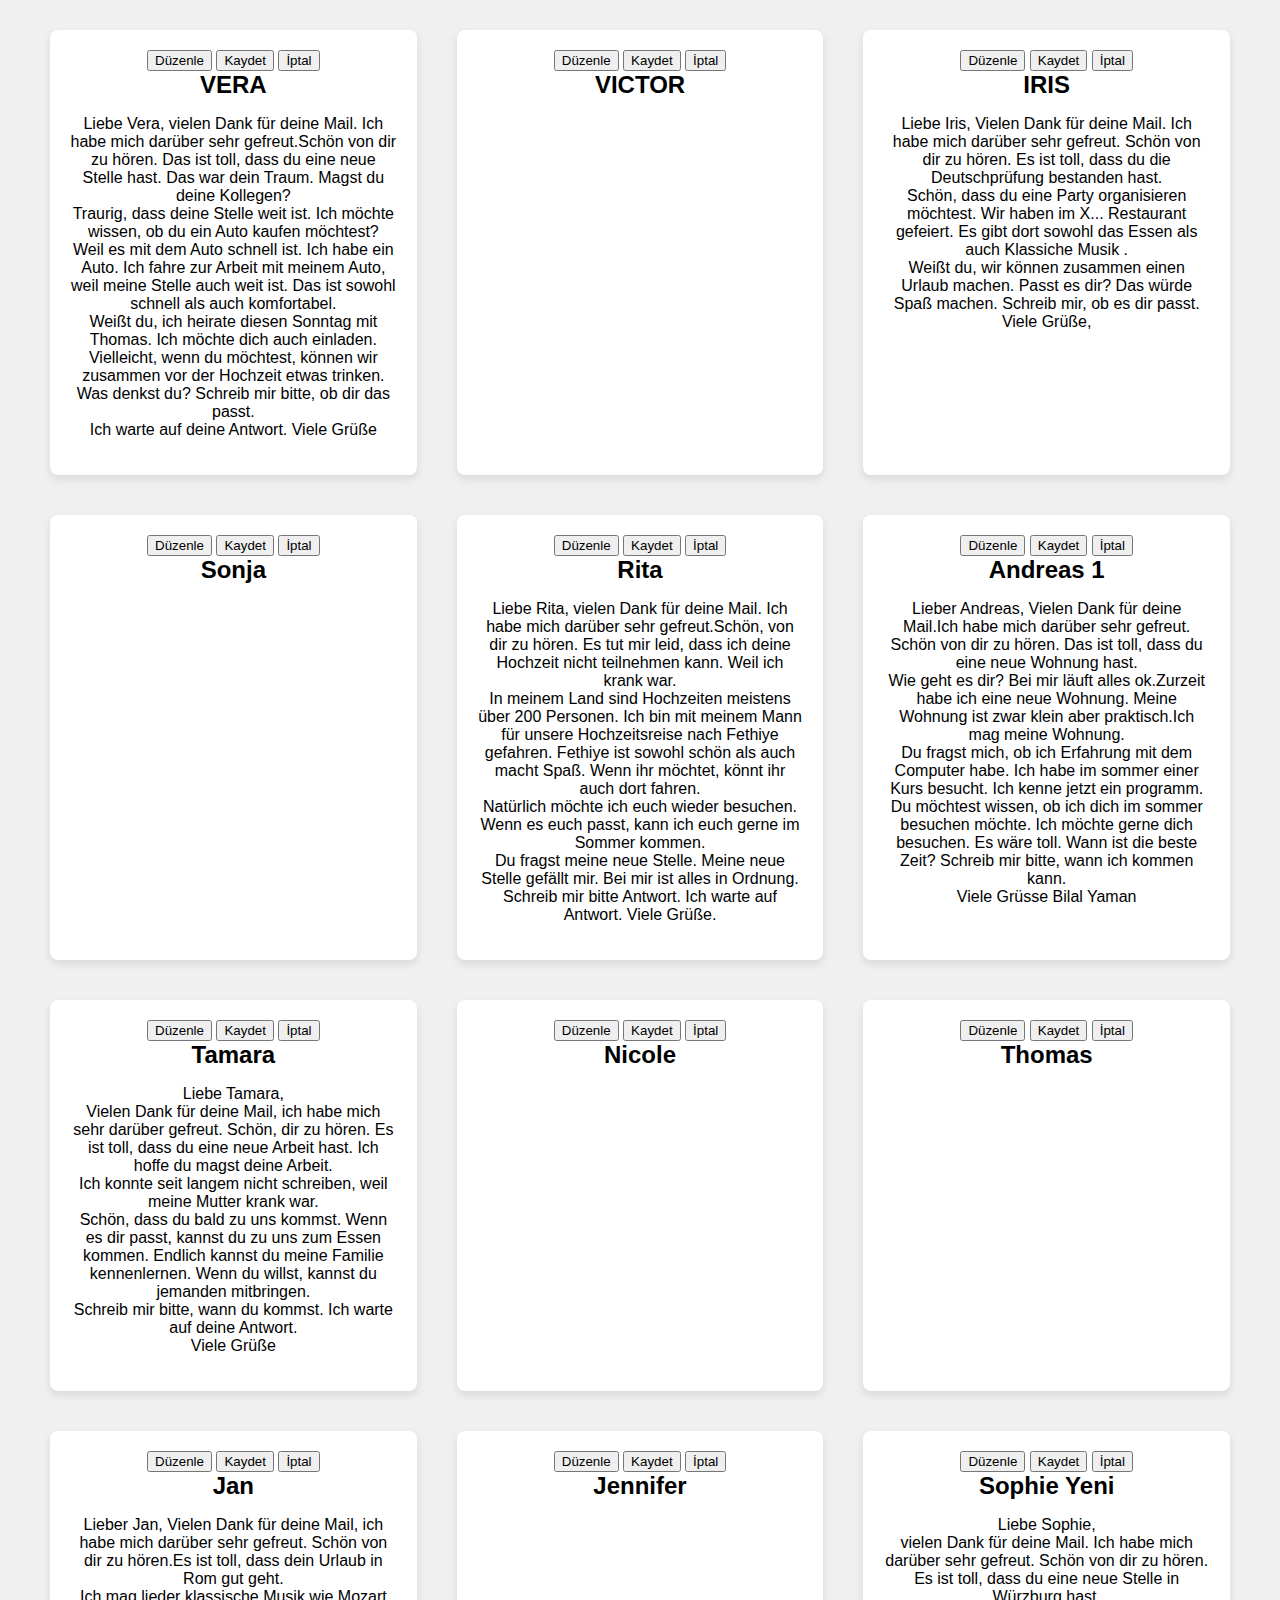
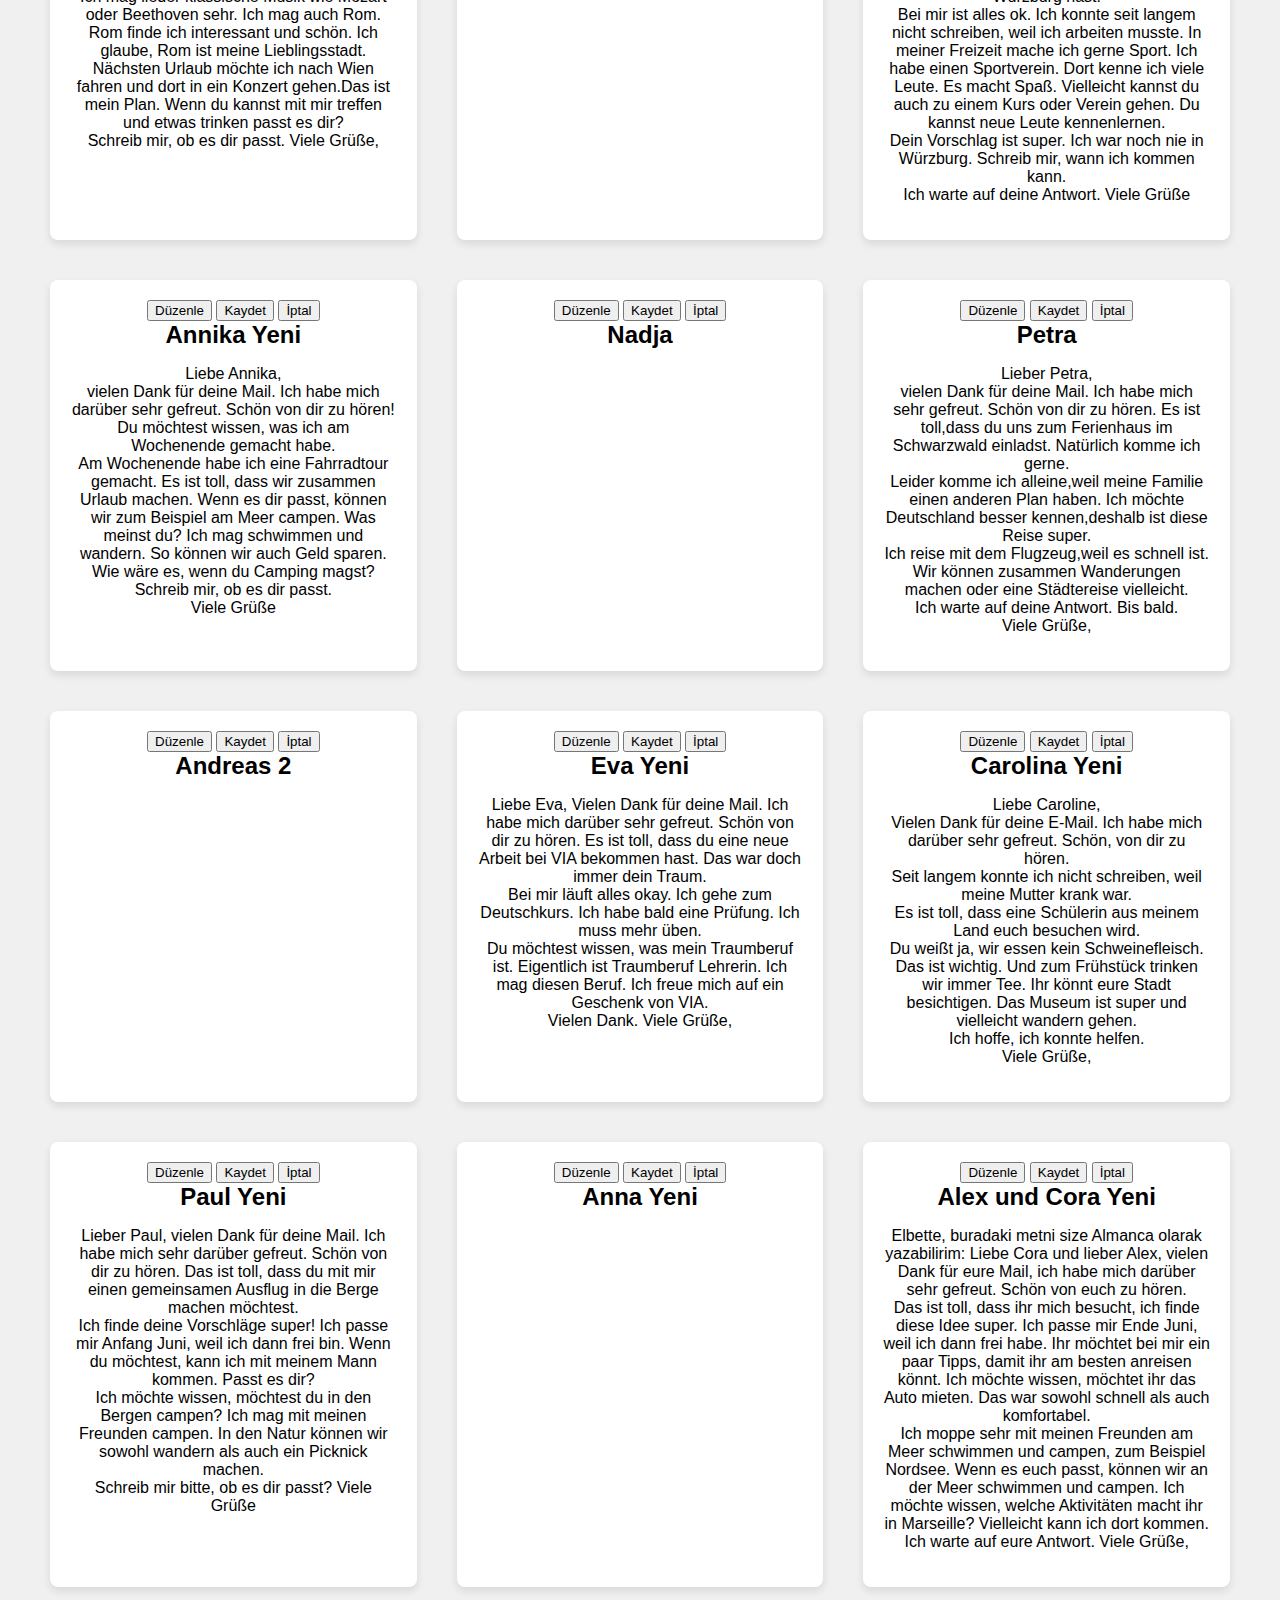
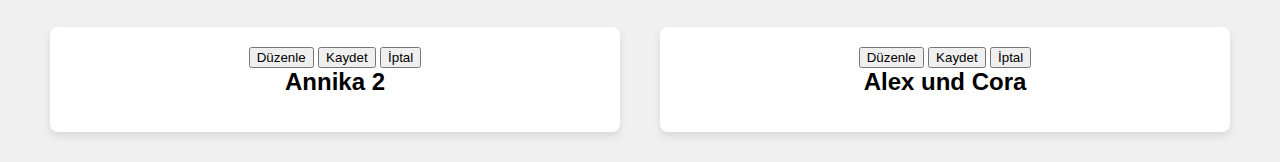
==== index.html @ 6c9a5fe0 "Update index.html" ====
<!DOCTYPE html>
<html lang="en">
  <head>
    <meta charset="UTF-8" />
    <meta name="viewport" content="width=device-width, initial-scale=1.0" />
    <title>Card List</title>
    <link rel="stylesheet" href="styles.css" />
  </head>
  <body>
    <div class="container">
      <!-- Example Cards -->
      <div class="card" onclick="openDetail('vera.html')">
        <button class="edit-btn" onclick="toggleEditMode(this)">Düzenle</button>
        <button class="save-btn" onclick="saveChanges(this)">Kaydet</button>
        <button class="cancel-btn" onclick="cancelChanges(this)">İptal</button>
        <h2>VERA</h2>
        <p class="card-content">
          Liebe Vera, vielen Dank für deine Mail. Ich habe mich darüber sehr
          gefreut.Schön von dir zu hören. Das ist toll, dass du eine neue Stelle
          hast. Das war dein Traum. Magst du deine Kollegen?
          <br />
          Traurig, dass deine Stelle weit ist. Ich möchte wissen, ob du ein Auto
          kaufen möchtest?
          <br />
          Weil es mit dem Auto schnell ist. Ich habe ein Auto. Ich fahre zur
          Arbeit mit meinem Auto, weil meine Stelle auch weit ist. Das ist
          sowohl schnell als auch komfortabel.
          <br />
          Weißt du, ich heirate diesen Sonntag mit Thomas. Ich möchte dich auch
          einladen.
          <br />
          Vielleicht, wenn du möchtest, können wir zusammen vor der Hochzeit
          etwas trinken. Was denkst du? Schreib mir bitte, ob dir das passt.
          <br />
          Ich warte auf deine Antwort. Viele Grüße
        </p>
      </div>
      <div class="card" onclick="openDetail('victor.html')">
        <button class="edit-btn" onclick="toggleEditMode(this)">Düzenle</button>
        <button class="save-btn" onclick="saveChanges(this)">Kaydet</button>
        <button class="cancel-btn" onclick="cancelChanges(this)">İptal</button>
        <h2>VICTOR</h2>
        <p class="card-content"></p>
      </div>
      <div class="card" onclick="openDetail('iris.html')">
        <button class="edit-btn" onclick="toggleEditMode(this)">Düzenle</button>
        <button class="save-btn" onclick="saveChanges(this)">Kaydet</button>
        <button class="cancel-btn" onclick="cancelChanges(this)">İptal</button>
        <h2>IRIS</h2>
        <p class="card-content">
          Liebe Iris, Vielen Dank für deine Mail. Ich habe mich darüber sehr
          gefreut. Schön von dir zu hören. Es ist toll, dass du die
          Deutschprüfung bestanden hast.
          <br />
          Schön, dass du eine Party organisieren möchtest. Wir haben im X...
          Restaurant gefeiert. Es gibt dort sowohl das Essen als auch Klassiche
          Musik .
          <br />
          Weißt du, wir können zusammen einen Urlaub machen. Passt es dir? Das
          würde Spaß machen. Schreib mir, ob es dir passt.
          <br />
          Viele Grüße,
        </p>
      </div>
      <div class="card" onclick="openDetail('sonja.html')">
        <button class="edit-btn" onclick="toggleEditMode(this)">Düzenle</button>
        <button class="save-btn" onclick="saveChanges(this)">Kaydet</button>
        <button class="cancel-btn" onclick="cancelChanges(this)">İptal</button>
        <h2>Sonja</h2>
        <p class="card-content"></p>
      </div>
      <div class="card" onclick="openDetail('rita.html')">
        <button class="edit-btn" onclick="toggleEditMode(this)">Düzenle</button>
        <button class="save-btn" onclick="saveChanges(this)">Kaydet</button>
        <button class="cancel-btn" onclick="cancelChanges(this)">İptal</button>
        <h2>Rita</h2>
        <p class="card-content">
          Liebe Rita, vielen Dank für deine Mail. Ich habe mich darüber sehr
          gefreut.Schön, von dir zu hören. Es tut mir leid, dass ich deine
          Hochzeit nicht teilnehmen kann. Weil ich krank war.
          <br />
          In meinem Land sind Hochzeiten meistens über 200 Personen. Ich bin mit
          meinem Mann für unsere Hochzeitsreise nach Fethiye gefahren. Fethiye
          ist sowohl schön als auch macht Spaß. Wenn ihr möchtet, könnt ihr auch
          dort fahren.
          <br />
          Natürlich möchte ich euch wieder besuchen. Wenn es euch passt, kann
          ich euch gerne im Sommer kommen.
          <br />
          Du fragst meine neue Stelle. Meine neue Stelle gefällt mir. Bei mir
          ist alles in Ordnung.
          <br />
          Schreib mir bitte Antwort. Ich warte auf Antwort. Viele Grüße.
        </p>
      </div>
      <div class="card" onclick="openDetail('andreas1.html')">
        <button class="edit-btn" onclick="toggleEditMode(this)">Düzenle</button>
        <button class="save-btn" onclick="saveChanges(this)">Kaydet</button>
        <button class="cancel-btn" onclick="cancelChanges(this)">İptal</button>
        <h2>Andreas 1</h2>
        <p class="card-content">
          Lieber Andreas, Vielen Dank für deine Mail.Ich habe mich darüber sehr
          gefreut. Schön von dir zu hören. Das ist toll, dass du eine neue
          Wohnung hast.
          <br />
          Wie geht es dir? Bei mir läuft alles ok.Zurzeit habe ich eine neue
          Wohnung. Meine Wohnung ist zwar klein aber praktisch.Ich mag meine
          Wohnung.
          <br />
          Du fragst mich, ob ich Erfahrung mit dem Computer habe. Ich habe im
          sommer einer Kurs besucht. Ich kenne jetzt ein programm.
          <br />
          Du möchtest wissen, ob ich dich im sommer besuchen möchte. Ich möchte
          gerne dich besuchen. Es wäre toll. Wann ist die beste Zeit? Schreib
          mir bitte, wann ich kommen kann.
          <br />Viele Grüsse Bilal Yaman
        </p>
      </div>
      <div class="card" onclick="openDetail('tamara.html')">
        <button class="edit-btn" onclick="toggleEditMode(this)">Düzenle</button>
        <button class="save-btn" onclick="saveChanges(this)">Kaydet</button>
        <button class="cancel-btn" onclick="cancelChanges(this)">İptal</button>
        <h2>Tamara</h2>
        <p class="card-content">
          Liebe Tamara,
          <br />
          Vielen Dank für deine Mail, ich habe mich sehr darüber gefreut. Schön,
          dir zu hören. Es ist toll, dass du eine neue Arbeit hast. Ich hoffe du
          magst deine Arbeit.
          <br />
          Ich konnte seit langem nicht schreiben, weil meine Mutter krank war.
          <br />
          Schön, dass du bald zu uns kommst. Wenn es dir passt, kannst du zu uns
          zum Essen kommen. Endlich kannst du meine Familie kennenlernen. Wenn
          du willst, kannst du jemanden mitbringen.
          <br />
          Schreib mir bitte, wann du kommst. Ich warte auf deine Antwort.
          <br />
          Viele Grüße
        </p>
      </div>
      <div class="card" onclick="openDetail('nicole.html')">
        <button class="edit-btn" onclick="toggleEditMode(this)">Düzenle</button>
        <button class="save-btn" onclick="saveChanges(this)">Kaydet</button>
        <button class="cancel-btn" onclick="cancelChanges(this)">İptal</button>
        <h2>Nicole</h2>
        <p class="card-content"></p>
      </div>
      <div class="card" onclick="openDetail('thomas.html')">
        <button class="edit-btn" onclick="toggleEditMode(this)">Düzenle</button>
        <button class="save-btn" onclick="saveChanges(this)">Kaydet</button>
        <button class="cancel-btn" onclick="cancelChanges(this)">İptal</button>
        <h2>Thomas</h2>
        <p class="card-content"></p>
      </div>
      <div class="card" onclick="openDetail('jan.html')">
        <button class="edit-btn" onclick="toggleEditMode(this)">Düzenle</button>
        <button class="save-btn" onclick="saveChanges(this)">Kaydet</button>
        <button class="cancel-btn" onclick="cancelChanges(this)">İptal</button>
        <h2>Jan</h2>
        <p class="card-content">
          Lieber Jan, Vielen Dank für deine Mail, ich habe mich darüber sehr
          gefreut. Schön von dir zu hören.Es ist toll, dass dein Urlaub in Rom
          gut geht.
          <br />
          Ich mag lieder klassische Musik wie Mozart oder Beethoven sehr. Ich
          mag auch Rom. Rom finde ich interessant und schön. Ich glaube, Rom ist
          meine Lieblingsstadt.
          <br />
          Nächsten Urlaub möchte ich nach Wien fahren und dort in ein Konzert
          gehen.Das ist mein Plan. Wenn du kannst mit mir treffen und etwas
          trinken passt es dir?
          <br />
          Schreib mir, ob es dir passt. Viele Grüße,
        </p>
      </div>
      <div class="card" onclick="openDetail('jennifer.html')">
        <button class="edit-btn" onclick="toggleEditMode(this)">Düzenle</button>
        <button class="save-btn" onclick="saveChanges(this)">Kaydet</button>
        <button class="cancel-btn" onclick="cancelChanges(this)">İptal</button>
        <h2>Jennifer</h2>
        <p class="card-content"></p>
      </div>
      <div class="card" onclick="openDetail('sophie-yeni.html')">
        <button class="edit-btn" onclick="toggleEditMode(this)">Düzenle</button>
        <button class="save-btn" onclick="saveChanges(this)">Kaydet</button>
        <button class="cancel-btn" onclick="cancelChanges(this)">İptal</button>
        <h2>Sophie Yeni</h2>
        <p class="card-content">
          Liebe Sophie,
          <br />
          vielen Dank für deine Mail. Ich habe mich darüber sehr gefreut. Schön
          von dir zu hören. Es ist toll, dass du eine neue Stelle in Würzburg
          hast.
          <br />
          Bei mir ist alles ok. Ich konnte seit langem nicht schreiben, weil ich
          arbeiten musste. In meiner Freizeit mache ich gerne Sport. Ich habe
          einen Sportverein. Dort kenne ich viele Leute. Es macht Spaß.
          Vielleicht kannst du auch zu einem Kurs oder Verein gehen. Du kannst
          neue Leute kennenlernen.
          <br />
          Dein Vorschlag ist super. Ich war noch nie in Würzburg. Schreib mir,
          wann ich kommen kann.
          <br />
          Ich warte auf deine Antwort. Viele Grüße
        </p>
      </div>
      <div class="card" onclick="openDetail('annika-yeni.html')">
        <button class="edit-btn" onclick="toggleEditMode(this)">Düzenle</button>
        <button class="save-btn" onclick="saveChanges(this)">Kaydet</button>
        <button class="cancel-btn" onclick="cancelChanges(this)">İptal</button>
        <h2>Annika Yeni</h2>
        <p class="card-content">
          Liebe Annika,
          <br />
          vielen Dank für deine Mail. Ich habe mich darüber sehr gefreut. Schön
          von dir zu hören! Du möchtest wissen, was ich am Wochenende gemacht
          habe.
          <br />
          Am Wochenende habe ich eine Fahrradtour gemacht. Es ist toll, dass wir
          zusammen Urlaub machen. Wenn es dir passt, können wir zum Beispiel am
          Meer campen. Was meinst du? Ich mag schwimmen und wandern. So können
          wir auch Geld sparen.
          <br />
          Wie wäre es, wenn du Camping magst? Schreib mir, ob es dir passt.
          <br />
          Viele Grüße
        </p>
      </div>
      <div class="card" onclick="openDetail('nadja.html')">
        <button class="edit-btn" onclick="toggleEditMode(this)">Düzenle</button>
        <button class="save-btn" onclick="saveChanges(this)">Kaydet</button>
        <button class="cancel-btn" onclick="cancelChanges(this)">İptal</button>
        <h2>Nadja</h2>
        <p class="card-content"></p>
      </div>
      <div class="card" onclick="openDetail('petra.html')">
        <button class="edit-btn" onclick="toggleEditMode(this)">Düzenle</button>
        <button class="save-btn" onclick="saveChanges(this)">Kaydet</button>
        <button class="cancel-btn" onclick="cancelChanges(this)">İptal</button>
        <h2>Petra</h2>
        <p class="card-content">
          Lieber Petra,
          <br />
          vielen Dank für deine Mail. Ich habe mich sehr gefreut. Schön von dir
          zu hören. Es ist toll,dass du uns zum Ferienhaus im Schwarzwald
          einladst. Natürlich komme ich gerne.
          <br />
          Leider komme ich alleine,weil meine Familie einen anderen Plan haben.
          Ich möchte Deutschland besser kennen,deshalb ist diese Reise super.
          <br />
          Ich reise mit dem Flugzeug,weil es schnell ist. Wir können zusammen
          Wanderungen machen oder eine Städtereise vielleicht.
          <br />
          Ich warte auf deine Antwort. Bis bald.
          <br />
          Viele Grüße,
        </p>
      </div>
      <div class="card" onclick="openDetail('andreas2.html')">
        <button class="edit-btn" onclick="toggleEditMode(this)">Düzenle</button>
        <button class="save-btn" onclick="saveChanges(this)">Kaydet</button>
        <button class="cancel-btn" onclick="cancelChanges(this)">İptal</button>
        <h2>Andreas 2</h2>
        <p class="card-content"></p>
      </div>
      <div class="card" onclick="openDetail('eva-yeni.html')">
        <button class="edit-btn" onclick="toggleEditMode(this)">Düzenle</button>
        <button class="save-btn" onclick="saveChanges(this)">Kaydet</button>
        <button class="cancel-btn" onclick="cancelChanges(this)">İptal</button>
        <h2>Eva Yeni</h2>
        <p class="card-content">
          Liebe Eva, Vielen Dank für deine Mail. Ich habe mich darüber sehr
          gefreut. Schön von dir zu hören. Es ist toll, dass du eine neue Arbeit
          bei VIA bekommen hast. Das war doch immer dein Traum.
          <br />
          Bei mir läuft alles okay. Ich gehe zum Deutschkurs. Ich habe bald eine
          Prüfung. Ich muss mehr üben.
          <br />
          Du möchtest wissen, was mein Traumberuf ist. Eigentlich ist Traumberuf
          Lehrerin. Ich mag diesen Beruf. Ich freue mich auf ein Geschenk von
          VIA.
          <br />
          Vielen Dank. Viele Grüße,
        </p>
      </div>
      <div class="card" onclick="openDetail('carolina-yeni.html')">
        <button class="edit-btn" onclick="toggleEditMode(this)">Düzenle</button>
        <button class="save-btn" onclick="saveChanges(this)">Kaydet</button>
        <button class="cancel-btn" onclick="cancelChanges(this)">İptal</button>
        <h2>Carolina Yeni</h2>
        <p class="card-content">
          Liebe Caroline,
          <br />
          Vielen Dank für deine E-Mail. Ich habe mich darüber sehr gefreut.
          Schön, von dir zu hören.
          <br />
          Seit langem konnte ich nicht schreiben, weil meine Mutter krank war.
          <br />
          Es ist toll, dass eine Schülerin aus meinem Land euch besuchen wird.
          <br />
          Du weißt ja, wir essen kein Schweinefleisch. Das ist wichtig. Und zum
          Frühstück trinken wir immer Tee. Ihr könnt eure Stadt besichtigen. Das
          Museum ist super und vielleicht wandern gehen.
          <br />
          Ich hoffe, ich konnte helfen.
          <br />
          Viele Grüße,
        </p>
      </div>
      <div class="card" onclick="openDetail('paul-yeni.html')">
        <button class="edit-btn" onclick="toggleEditMode(this)">Düzenle</button>
        <button class="save-btn" onclick="saveChanges(this)">Kaydet</button>
        <button class="cancel-btn" onclick="cancelChanges(this)">İptal</button>
        <h2>Paul Yeni</h2>
        <p class="card-content">
          Lieber Paul, vielen Dank für deine Mail. Ich habe mich sehr darüber
          gefreut. Schön von dir zu hören. Das ist toll, dass du mit mir einen
          gemeinsamen Ausflug in die Berge machen möchtest.
          <br />
          Ich finde deine Vorschläge super! Ich passe mir Anfang Juni, weil ich
          dann frei bin. Wenn du möchtest, kann ich mit meinem Mann kommen.
          Passt es dir?
          <br />
          Ich möchte wissen, möchtest du in den Bergen campen? Ich mag mit
          meinen Freunden campen. In den Natur können wir sowohl wandern als
          auch ein Picknick machen.
          <br />
          Schreib mir bitte, ob es dir passt? Viele Grüße
        </p>
      </div>
      <div class="card" onclick="openDetail('anna-yeni.html')">
        <button class="edit-btn" onclick="toggleEditMode(this)">Düzenle</button>
        <button class="save-btn" onclick="saveChanges(this)">Kaydet</button>
        <button class="cancel-btn" onclick="cancelChanges(this)">İptal</button>
        <h2>Anna Yeni</h2>
        <p class="card-content"></p>
      </div>
      <div class="card" onclick="openDetail('alex-und-cora-yeni.html')">
        <button class="edit-btn" onclick="toggleEditMode(this)">Düzenle</button>
        <button class="save-btn" onclick="saveChanges(this)">Kaydet</button>
        <button class="cancel-btn" onclick="cancelChanges(this)">İptal</button>
        <h2>Alex und Cora Yeni</h2>
        <p class="card-content">
          Elbette, buradaki metni size Almanca olarak yazabilirim: Liebe Cora
          und lieber Alex, vielen Dank für eure Mail, ich habe mich darüber sehr
          gefreut. Schön von euch zu hören.
          <br />
          Das ist toll, dass ihr mich besucht, ich finde diese Idee super. Ich
          passe mir Ende Juni, weil ich dann frei habe. Ihr möchtet bei mir ein
          paar Tipps, damit ihr am besten anreisen könnt. Ich möchte wissen,
          möchtet ihr das Auto mieten. Das war sowohl schnell als auch
          komfortabel.
          <br />
          Ich moppe sehr mit meinen Freunden am Meer schwimmen und campen, zum
          Beispiel Nordsee. Wenn es euch passt, können wir an der Meer schwimmen
          und campen. Ich möchte wissen, welche Aktivitäten macht ihr in
          Marseille? Vielleicht kann ich dort kommen.
          <br />
          Ich warte auf eure Antwort. Viele Grüße,
        </p>
      </div>
      <div class="card" onclick="openDetail('annika2.html')">
        <button class="edit-btn" onclick="toggleEditMode(this)">Düzenle</button>
        <button class="save-btn" onclick="saveChanges(this)">Kaydet</button>
        <button class="cancel-btn" onclick="cancelChanges(this)">İptal</button>
        <h2>Annika 2</h2>
        <p class="card-content"></p>
      </div>
      <div class="card" onclick="openDetail('alex-und-cora.html')">
        <button class="edit-btn" onclick="toggleEditMode(this)">Düzenle</button>
        <button class="save-btn" onclick="saveChanges(this)">Kaydet</button>
        <button class="cancel-btn" onclick="cancelChanges(this)">İptal</button>
        <h2>Alex und Cora</h2>
        <p class="card-content"></p>
      </div>
    </div>
    <script src="script.js"></script>
  </body>
</html>
---- styles.css ----
/* styles.css */
body {
    font-family: Arial, sans-serif;
    display: flex;
    justify-content: center;
    align-items: center;
    min-height: 100vh;
    margin: 0;
    background-color: #f0f0f0;
}

.container {
    display: flex;
    flex-wrap: wrap;
    gap: 20px;
    max-width: 1200px;
    margin: 20px;
}

.card {
    background-color: #fff;
    border-radius: 8px;
    box-shadow: 0 4px 8px rgba(0, 0, 0, 0.1);
    padding: 20px;
    text-align: center;
    cursor: pointer;
    flex: 1 1 calc(25% - 40px); /* 4 cards per row with 20px gap */
    margin: 10px;
    transition: transform 0.2s;
}

.card:hover {
    transform: translateY(-5px);
}

.card h2 {
    margin: 0;
}

@media (max-width: 768px) {
    .card {
        flex: 1 1 calc(50% - 40px); /* 2 cards per row */
    }
}

@media (max-width: 480px) {
    .card {
        flex: 1 1 100%; /* 1 card per row */
    }
}
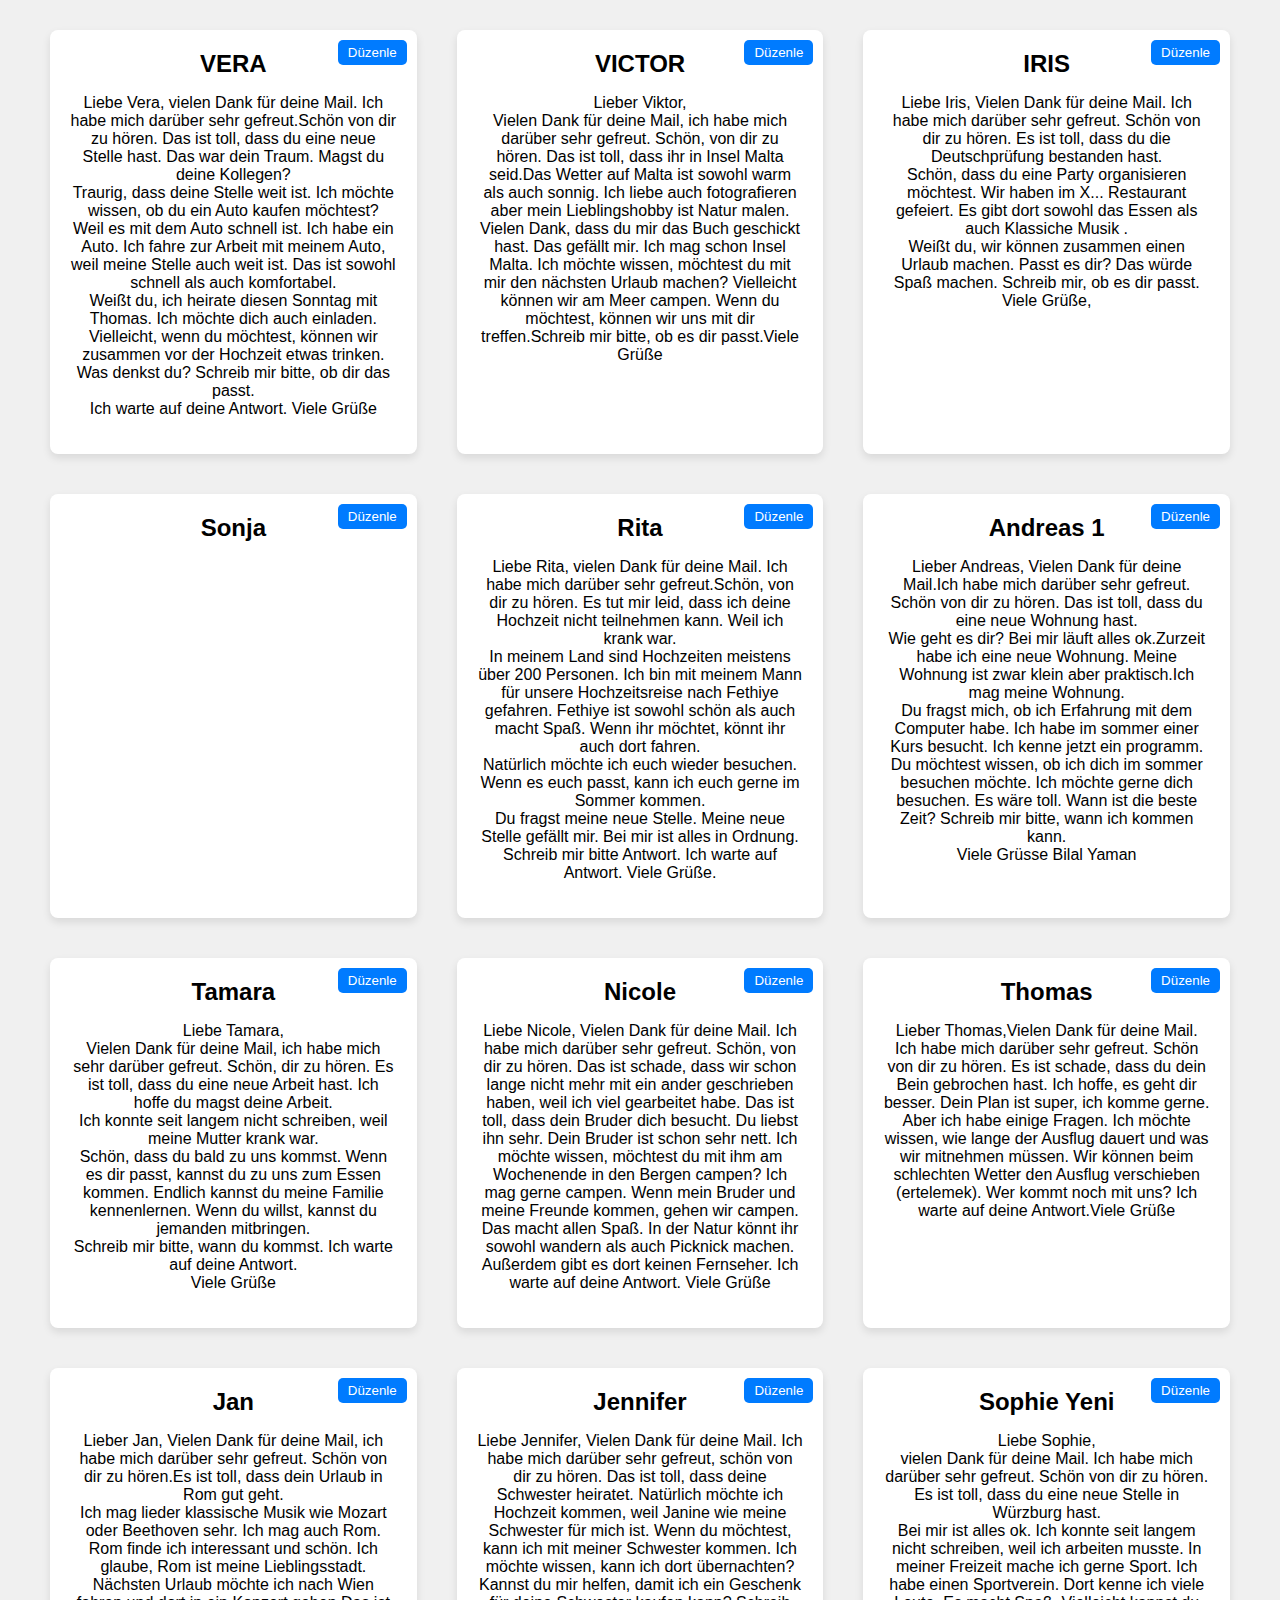
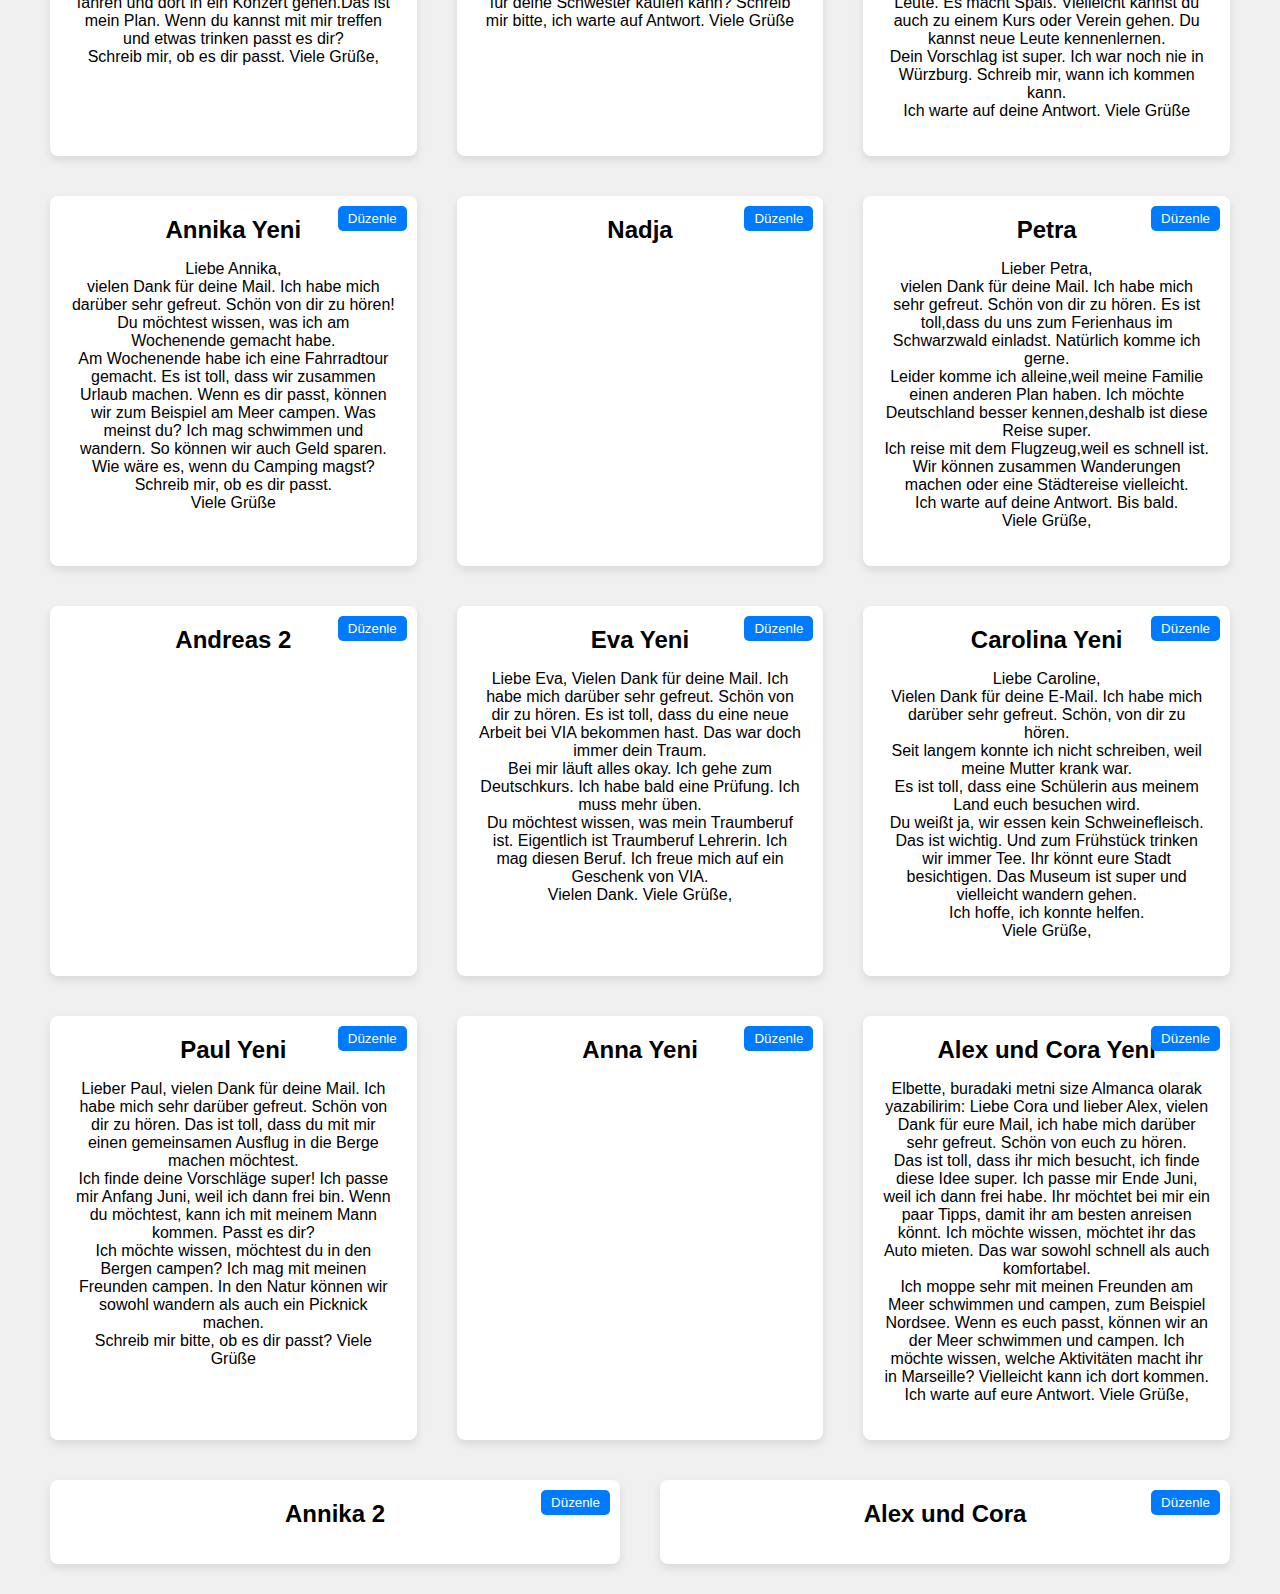
==== commit 96d12eaf: "Update index.html" ====
--- a/index.html
+++ b/index.html
@@ -40,7 +40,14 @@
         <button class="save-btn" onclick="saveChanges(this)">Kaydet</button>
         <button class="cancel-btn" onclick="cancelChanges(this)">İptal</button>
         <h2>VICTOR</h2>
-        <p class="card-content"></p>
+        <p class="card-content">
+          Lieber Viktor,<br>Vielen Dank für deine Mail, ich habe mich darüber sehr gefreut. Schön, von dir zu hören.
+          Das ist toll, dass ihr in Insel Malta seid.Das Wetter auf Malta ist sowohl warm als auch sonnig. 
+          Ich liebe auch fotografieren aber mein Lieblingshobby ist Natur malen.
+          Vielen Dank, dass du mir das Buch geschickt hast. Das gefällt mir. Ich mag schon Insel Malta. 
+          Ich möchte wissen, möchtest du mit mir den nächsten Urlaub machen? Vielleicht können wir am Meer campen.
+          Wenn du möchtest, können wir uns mit dir treffen.Schreib mir bitte, ob es dir passt.Viele Grüße
+        </p>
       </div>
       <div class="card" onclick="openDetail('iris.html')">
         <button class="edit-btn" onclick="toggleEditMode(this)">Düzenle</button>
@@ -144,14 +151,30 @@
         <button class="save-btn" onclick="saveChanges(this)">Kaydet</button>
         <button class="cancel-btn" onclick="cancelChanges(this)">İptal</button>
         <h2>Nicole</h2>
-        <p class="card-content"></p>
+        <p class="card-content">
+          Liebe Nicole,
+Vielen Dank für deine Mail. Ich habe mich darüber sehr gefreut. Schön, von dir zu hören.
+Das ist schade, dass wir schon lange nicht mehr mit ein ander geschrieben haben, weil ich viel gearbeitet habe.
+Das ist toll, dass dein Bruder dich besucht. Du liebst ihn sehr. Dein Bruder ist schon sehr nett.
+Ich möchte wissen, möchtest du mit ihm am Wochenende in den Bergen campen? Ich mag gerne campen.
+Wenn mein Bruder und meine Freunde kommen, gehen wir campen. Das macht allen Spaß. In der Natur könnt ihr sowohl wandern als auch Picknick machen. Außerdem gibt es dort keinen Fernseher.
+Ich warte auf deine Antwort.
+Viele Grüße
+        </p>
       </div>
       <div class="card" onclick="openDetail('thomas.html')">
         <button class="edit-btn" onclick="toggleEditMode(this)">Düzenle</button>
         <button class="save-btn" onclick="saveChanges(this)">Kaydet</button>
         <button class="cancel-btn" onclick="cancelChanges(this)">İptal</button>
         <h2>Thomas</h2>
-        <p class="card-content"></p>
+        <p class="card-content">
+          Lieber Thomas,Vielen Dank für deine Mail. Ich habe mich darüber sehr gefreut. Schön von dir zu hören.
+          Es ist schade, dass du dein Bein gebrochen hast. Ich hoffe, es geht dir besser.
+          Dein Plan ist super, ich komme gerne. Aber ich habe einige Fragen.
+          Ich möchte wissen, wie lange der Ausflug dauert und was wir mitnehmen müssen.
+          Wir können beim schlechten Wetter den Ausflug verschieben (ertelemek).
+          Wer kommt noch mit uns? Ich warte auf deine Antwort.Viele Grüße
+        </p>
       </div>
       <div class="card" onclick="openDetail('jan.html')">
         <button class="edit-btn" onclick="toggleEditMode(this)">Düzenle</button>
@@ -179,7 +202,15 @@
         <button class="save-btn" onclick="saveChanges(this)">Kaydet</button>
         <button class="cancel-btn" onclick="cancelChanges(this)">İptal</button>
         <h2>Jennifer</h2>
-        <p class="card-content"></p>
+        <p class="card-content">
+          Liebe Jennifer,
+Vielen Dank für deine Mail. Ich habe mich darüber sehr gefreut, schön von dir zu hören. Das ist toll, dass deine Schwester heiratet.
+Natürlich möchte ich Hochzeit kommen, weil Janine wie meine Schwester für mich ist. Wenn du möchtest, kann ich mit meiner Schwester kommen.
+Ich möchte wissen, kann ich dort übernachten?
+Kannst du mir helfen, damit ich ein Geschenk für deine Schwester kaufen kann?
+Schreib mir bitte, ich warte auf Antwort.
+Viele Grüße
+        </p>
       </div>
       <div class="card" onclick="openDetail('sophie-yeni.html')">
         <button class="edit-btn" onclick="toggleEditMode(this)">Düzenle</button>
--- a/styles.css
+++ b/styles.css
@@ -1,4 +1,3 @@
-/* styles.css */
 body {
     font-family: Arial, sans-serif;
     display: flex;
@@ -23,6 +22,7 @@
     box-shadow: 0 4px 8px rgba(0, 0, 0, 0.1);
     padding: 20px;
     text-align: center;
+    position: relative;
     cursor: pointer;
     flex: 1 1 calc(25% - 40px); /* 4 cards per row with 20px gap */
     margin: 10px;
@@ -48,3 +48,60 @@
         flex: 1 1 100%; /* 1 card per row */
     }
 }
+
+.edit-btn {
+    position: absolute;
+    top: 10px;
+    right: 10px;
+    background-color: #007BFF;
+    color: white;
+    border: none;
+    border-radius: 5px;
+    padding: 5px 10px;
+    cursor: pointer;
+}
+
+.save-btn, .cancel-btn {
+    position: absolute;
+    top: 10px;
+    right: 10px;
+    display: none;
+    color: white;
+    border: none;
+    border-radius: 5px;
+    padding: 5px 10px;
+    cursor: pointer;
+}
+
+.save-btn {
+    background-color: #28a745;
+}
+
+.cancel-btn {
+    top: 45px; /* cancel button is placed below save button */
+    background-color: #dc3545;
+}
+
+.card.editing .edit-btn {
+    display: none;
+}
+
+.card.editing .save-btn, .card.editing .cancel-btn {
+    display: inline-block;
+}
+
+.editable {
+    border: 1px solid #ccc;
+    padding: 5px;
+    border-radius: 4px;
+    width: calc(100% - 12px); /* padding ve border için biraz yer bırakın */
+    box-sizing: border-box;
+    min-height: 200px; /* daha fazla alan sağlamak için */
+    margin-top: 10px;
+    overflow: auto; /* dikey kaydırma için */
+}
+
+.card-content p {
+    margin: 0; /* Üst ve alt boşlukları sıfırla */
+    padding: 0; /* İç boşlukları sıfırla */
+}
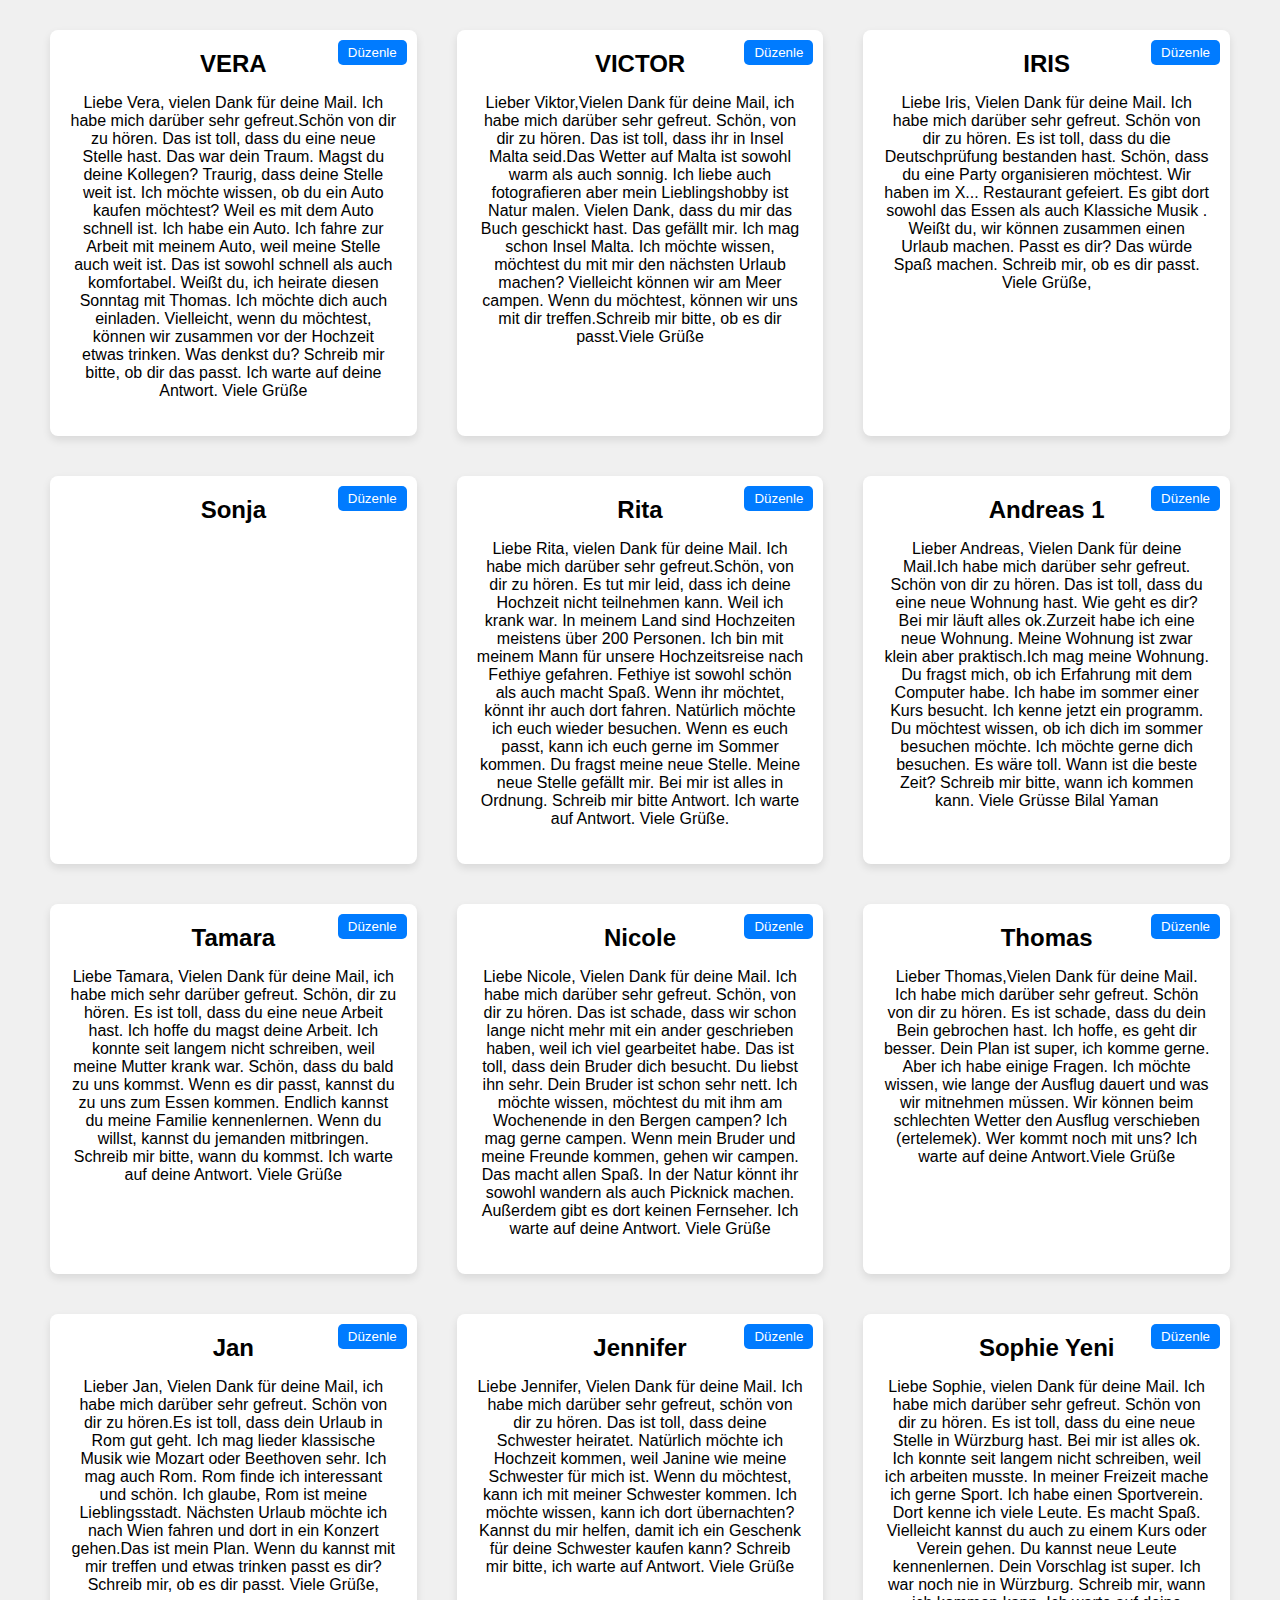
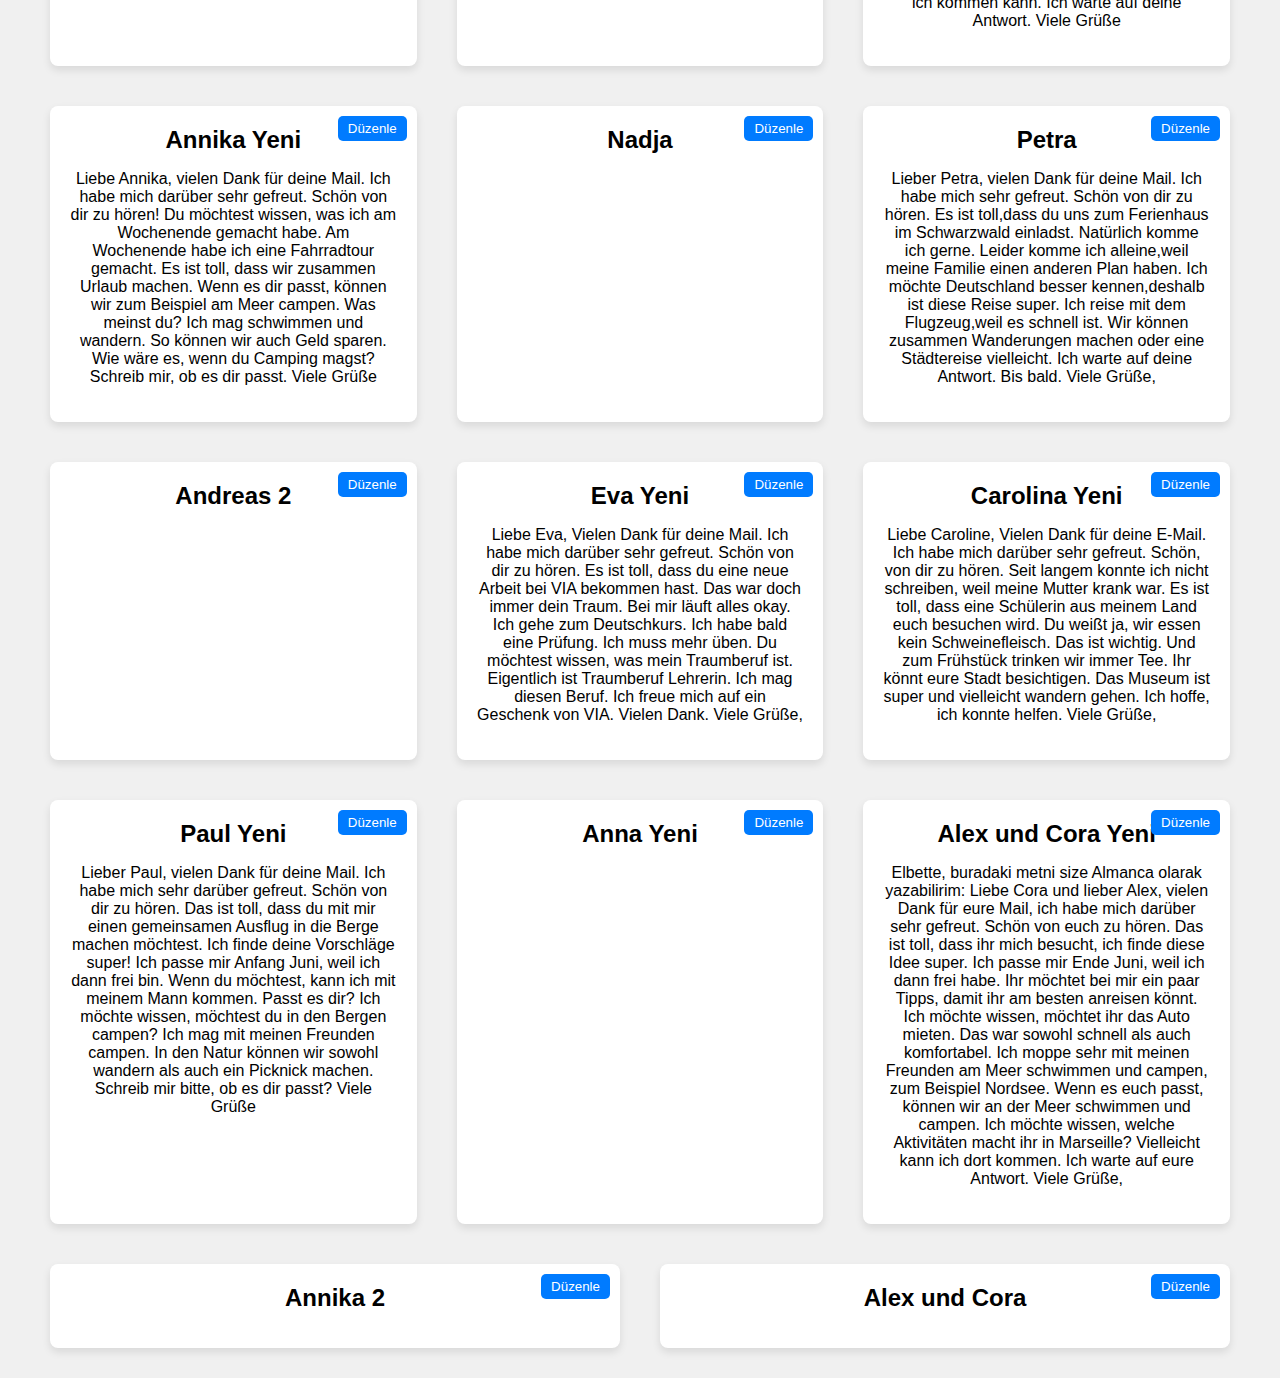
==== commit d04e3742: "Update index.html" ====
--- a/index.html
+++ b/index.html
@@ -18,20 +18,15 @@
           Liebe Vera, vielen Dank für deine Mail. Ich habe mich darüber sehr
           gefreut.Schön von dir zu hören. Das ist toll, dass du eine neue Stelle
           hast. Das war dein Traum. Magst du deine Kollegen?
-          <br />
           Traurig, dass deine Stelle weit ist. Ich möchte wissen, ob du ein Auto
           kaufen möchtest?
-          <br />
           Weil es mit dem Auto schnell ist. Ich habe ein Auto. Ich fahre zur
           Arbeit mit meinem Auto, weil meine Stelle auch weit ist. Das ist
           sowohl schnell als auch komfortabel.
-          <br />
           Weißt du, ich heirate diesen Sonntag mit Thomas. Ich möchte dich auch
           einladen.
-          <br />
           Vielleicht, wenn du möchtest, können wir zusammen vor der Hochzeit
           etwas trinken. Was denkst du? Schreib mir bitte, ob dir das passt.
-          <br />
           Ich warte auf deine Antwort. Viele Grüße
         </p>
       </div>
@@ -41,7 +36,7 @@
         <button class="cancel-btn" onclick="cancelChanges(this)">İptal</button>
         <h2>VICTOR</h2>
         <p class="card-content">
-          Lieber Viktor,<br>Vielen Dank für deine Mail, ich habe mich darüber sehr gefreut. Schön, von dir zu hören.
+          Lieber Viktor,Vielen Dank für deine Mail, ich habe mich darüber sehr gefreut. Schön, von dir zu hören.
           Das ist toll, dass ihr in Insel Malta seid.Das Wetter auf Malta ist sowohl warm als auch sonnig. 
           Ich liebe auch fotografieren aber mein Lieblingshobby ist Natur malen.
           Vielen Dank, dass du mir das Buch geschickt hast. Das gefällt mir. Ich mag schon Insel Malta. 
@@ -58,14 +53,14 @@
           Liebe Iris, Vielen Dank für deine Mail. Ich habe mich darüber sehr
           gefreut. Schön von dir zu hören. Es ist toll, dass du die
           Deutschprüfung bestanden hast.
-          <br />
+         
           Schön, dass du eine Party organisieren möchtest. Wir haben im X...
           Restaurant gefeiert. Es gibt dort sowohl das Essen als auch Klassiche
           Musik .
-          <br />
+         
           Weißt du, wir können zusammen einen Urlaub machen. Passt es dir? Das
           würde Spaß machen. Schreib mir, ob es dir passt.
-          <br />
+         
           Viele Grüße,
         </p>
       </div>
@@ -85,18 +80,18 @@
           Liebe Rita, vielen Dank für deine Mail. Ich habe mich darüber sehr
           gefreut.Schön, von dir zu hören. Es tut mir leid, dass ich deine
           Hochzeit nicht teilnehmen kann. Weil ich krank war.
-          <br />
+        
           In meinem Land sind Hochzeiten meistens über 200 Personen. Ich bin mit
           meinem Mann für unsere Hochzeitsreise nach Fethiye gefahren. Fethiye
           ist sowohl schön als auch macht Spaß. Wenn ihr möchtet, könnt ihr auch
           dort fahren.
-          <br />
+         
           Natürlich möchte ich euch wieder besuchen. Wenn es euch passt, kann
           ich euch gerne im Sommer kommen.
-          <br />
+      
           Du fragst meine neue Stelle. Meine neue Stelle gefällt mir. Bei mir
           ist alles in Ordnung.
-          <br />
+    
           Schreib mir bitte Antwort. Ich warte auf Antwort. Viele Grüße.
         </p>
       </div>
@@ -109,18 +104,18 @@
           Lieber Andreas, Vielen Dank für deine Mail.Ich habe mich darüber sehr
           gefreut. Schön von dir zu hören. Das ist toll, dass du eine neue
           Wohnung hast.
-          <br />
+      
           Wie geht es dir? Bei mir läuft alles ok.Zurzeit habe ich eine neue
           Wohnung. Meine Wohnung ist zwar klein aber praktisch.Ich mag meine
           Wohnung.
-          <br />
+
           Du fragst mich, ob ich Erfahrung mit dem Computer habe. Ich habe im
           sommer einer Kurs besucht. Ich kenne jetzt ein programm.
-          <br />
+
           Du möchtest wissen, ob ich dich im sommer besuchen möchte. Ich möchte
           gerne dich besuchen. Es wäre toll. Wann ist die beste Zeit? Schreib
           mir bitte, wann ich kommen kann.
-          <br />Viele Grüsse Bilal Yaman
+        Viele Grüsse Bilal Yaman
         </p>
       </div>
       <div class="card" onclick="openDetail('tamara.html')">
@@ -130,19 +125,14 @@
         <h2>Tamara</h2>
         <p class="card-content">
           Liebe Tamara,
-          <br />
           Vielen Dank für deine Mail, ich habe mich sehr darüber gefreut. Schön,
           dir zu hören. Es ist toll, dass du eine neue Arbeit hast. Ich hoffe du
           magst deine Arbeit.
-          <br />
           Ich konnte seit langem nicht schreiben, weil meine Mutter krank war.
-          <br />
           Schön, dass du bald zu uns kommst. Wenn es dir passt, kannst du zu uns
           zum Essen kommen. Endlich kannst du meine Familie kennenlernen. Wenn
           du willst, kannst du jemanden mitbringen.
-          <br />
           Schreib mir bitte, wann du kommst. Ich warte auf deine Antwort.
-          <br />
           Viele Grüße
         </p>
       </div>
@@ -185,15 +175,15 @@
           Lieber Jan, Vielen Dank für deine Mail, ich habe mich darüber sehr
           gefreut. Schön von dir zu hören.Es ist toll, dass dein Urlaub in Rom
           gut geht.
-          <br />
+
           Ich mag lieder klassische Musik wie Mozart oder Beethoven sehr. Ich
           mag auch Rom. Rom finde ich interessant und schön. Ich glaube, Rom ist
           meine Lieblingsstadt.
-          <br />
+
           Nächsten Urlaub möchte ich nach Wien fahren und dort in ein Konzert
           gehen.Das ist mein Plan. Wenn du kannst mit mir treffen und etwas
           trinken passt es dir?
-          <br />
+ 
           Schreib mir, ob es dir passt. Viele Grüße,
         </p>
       </div>
@@ -219,20 +209,20 @@
         <h2>Sophie Yeni</h2>
         <p class="card-content">
           Liebe Sophie,
-          <br />
+
           vielen Dank für deine Mail. Ich habe mich darüber sehr gefreut. Schön
           von dir zu hören. Es ist toll, dass du eine neue Stelle in Würzburg
           hast.
-          <br />
+
           Bei mir ist alles ok. Ich konnte seit langem nicht schreiben, weil ich
           arbeiten musste. In meiner Freizeit mache ich gerne Sport. Ich habe
           einen Sportverein. Dort kenne ich viele Leute. Es macht Spaß.
           Vielleicht kannst du auch zu einem Kurs oder Verein gehen. Du kannst
           neue Leute kennenlernen.
-          <br />
+
           Dein Vorschlag ist super. Ich war noch nie in Würzburg. Schreib mir,
           wann ich kommen kann.
-          <br />
+
           Ich warte auf deine Antwort. Viele Grüße
         </p>
       </div>
@@ -243,18 +233,18 @@
         <h2>Annika Yeni</h2>
         <p class="card-content">
           Liebe Annika,
-          <br />
+
           vielen Dank für deine Mail. Ich habe mich darüber sehr gefreut. Schön
           von dir zu hören! Du möchtest wissen, was ich am Wochenende gemacht
           habe.
-          <br />
+ 
           Am Wochenende habe ich eine Fahrradtour gemacht. Es ist toll, dass wir
           zusammen Urlaub machen. Wenn es dir passt, können wir zum Beispiel am
           Meer campen. Was meinst du? Ich mag schwimmen und wandern. So können
           wir auch Geld sparen.
-          <br />
+
           Wie wäre es, wenn du Camping magst? Schreib mir, ob es dir passt.
-          <br />
+
           Viele Grüße
         </p>
       </div>
@@ -272,19 +262,19 @@
         <h2>Petra</h2>
         <p class="card-content">
           Lieber Petra,
-          <br />
+
           vielen Dank für deine Mail. Ich habe mich sehr gefreut. Schön von dir
           zu hören. Es ist toll,dass du uns zum Ferienhaus im Schwarzwald
           einladst. Natürlich komme ich gerne.
-          <br />
+
           Leider komme ich alleine,weil meine Familie einen anderen Plan haben.
           Ich möchte Deutschland besser kennen,deshalb ist diese Reise super.
-          <br />
+
           Ich reise mit dem Flugzeug,weil es schnell ist. Wir können zusammen
           Wanderungen machen oder eine Städtereise vielleicht.
-          <br />
+
           Ich warte auf deine Antwort. Bis bald.
-          <br />
+
           Viele Grüße,
         </p>
       </div>
@@ -304,14 +294,14 @@
           Liebe Eva, Vielen Dank für deine Mail. Ich habe mich darüber sehr
           gefreut. Schön von dir zu hören. Es ist toll, dass du eine neue Arbeit
           bei VIA bekommen hast. Das war doch immer dein Traum.
-          <br />
+
           Bei mir läuft alles okay. Ich gehe zum Deutschkurs. Ich habe bald eine
           Prüfung. Ich muss mehr üben.
-          <br />
+     
           Du möchtest wissen, was mein Traumberuf ist. Eigentlich ist Traumberuf
           Lehrerin. Ich mag diesen Beruf. Ich freue mich auf ein Geschenk von
           VIA.
-          <br />
+      
           Vielen Dank. Viele Grüße,
         </p>
       </div>
@@ -322,20 +312,20 @@
         <h2>Carolina Yeni</h2>
         <p class="card-content">
           Liebe Caroline,
-          <br />
+ 
           Vielen Dank für deine E-Mail. Ich habe mich darüber sehr gefreut.
           Schön, von dir zu hören.
-          <br />
+   
           Seit langem konnte ich nicht schreiben, weil meine Mutter krank war.
-          <br />
+    
           Es ist toll, dass eine Schülerin aus meinem Land euch besuchen wird.
-          <br />
+  
           Du weißt ja, wir essen kein Schweinefleisch. Das ist wichtig. Und zum
           Frühstück trinken wir immer Tee. Ihr könnt eure Stadt besichtigen. Das
           Museum ist super und vielleicht wandern gehen.
-          <br />
+
           Ich hoffe, ich konnte helfen.
-          <br />
+
           Viele Grüße,
         </p>
       </div>
@@ -348,15 +338,15 @@
           Lieber Paul, vielen Dank für deine Mail. Ich habe mich sehr darüber
           gefreut. Schön von dir zu hören. Das ist toll, dass du mit mir einen
           gemeinsamen Ausflug in die Berge machen möchtest.
-          <br />
+
           Ich finde deine Vorschläge super! Ich passe mir Anfang Juni, weil ich
           dann frei bin. Wenn du möchtest, kann ich mit meinem Mann kommen.
           Passt es dir?
-          <br />
+
           Ich möchte wissen, möchtest du in den Bergen campen? Ich mag mit
           meinen Freunden campen. In den Natur können wir sowohl wandern als
           auch ein Picknick machen.
-          <br />
+
           Schreib mir bitte, ob es dir passt? Viele Grüße
         </p>
       </div>
@@ -376,18 +366,18 @@
           Elbette, buradaki metni size Almanca olarak yazabilirim: Liebe Cora
           und lieber Alex, vielen Dank für eure Mail, ich habe mich darüber sehr
           gefreut. Schön von euch zu hören.
-          <br />
+
           Das ist toll, dass ihr mich besucht, ich finde diese Idee super. Ich
           passe mir Ende Juni, weil ich dann frei habe. Ihr möchtet bei mir ein
           paar Tipps, damit ihr am besten anreisen könnt. Ich möchte wissen,
           möchtet ihr das Auto mieten. Das war sowohl schnell als auch
           komfortabel.
-          <br />
+
           Ich moppe sehr mit meinen Freunden am Meer schwimmen und campen, zum
           Beispiel Nordsee. Wenn es euch passt, können wir an der Meer schwimmen
           und campen. Ich möchte wissen, welche Aktivitäten macht ihr in
           Marseille? Vielleicht kann ich dort kommen.
-          <br />
+
           Ich warte auf eure Antwort. Viele Grüße,
         </p>
       </div>
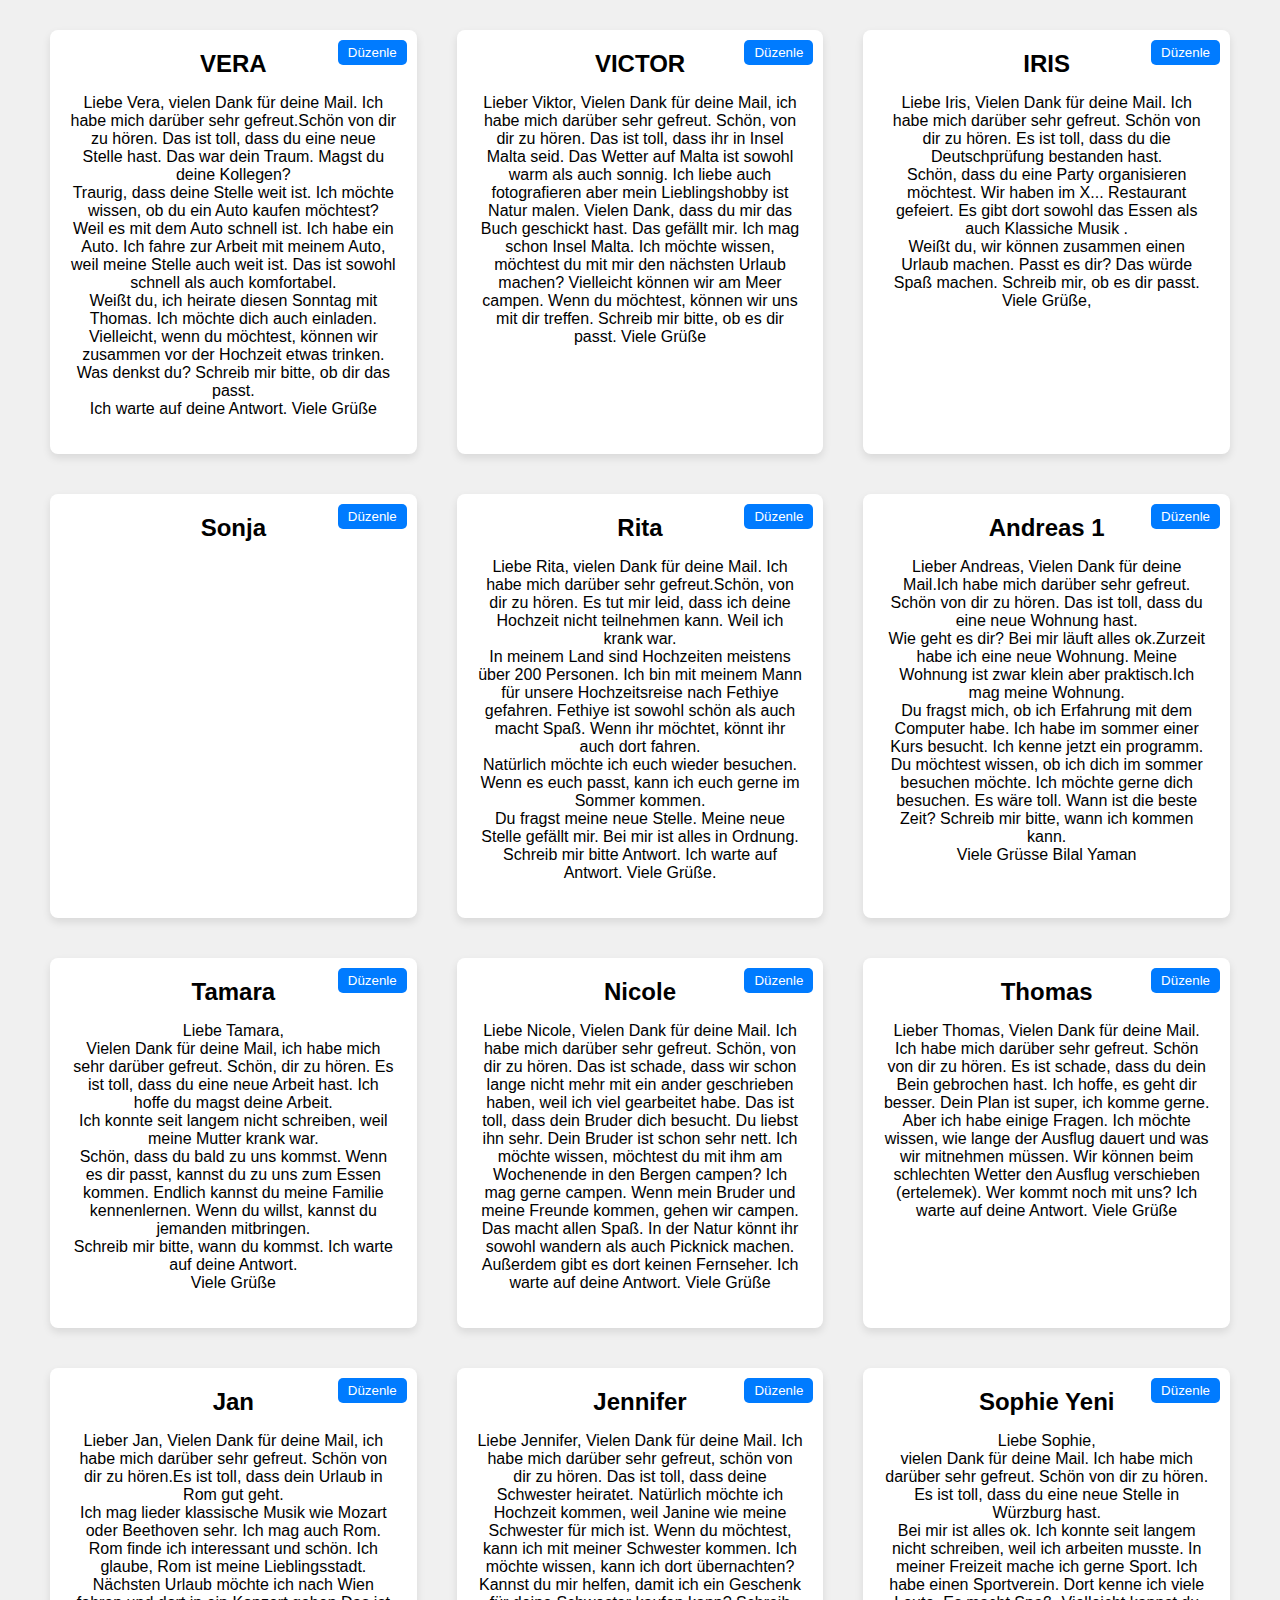
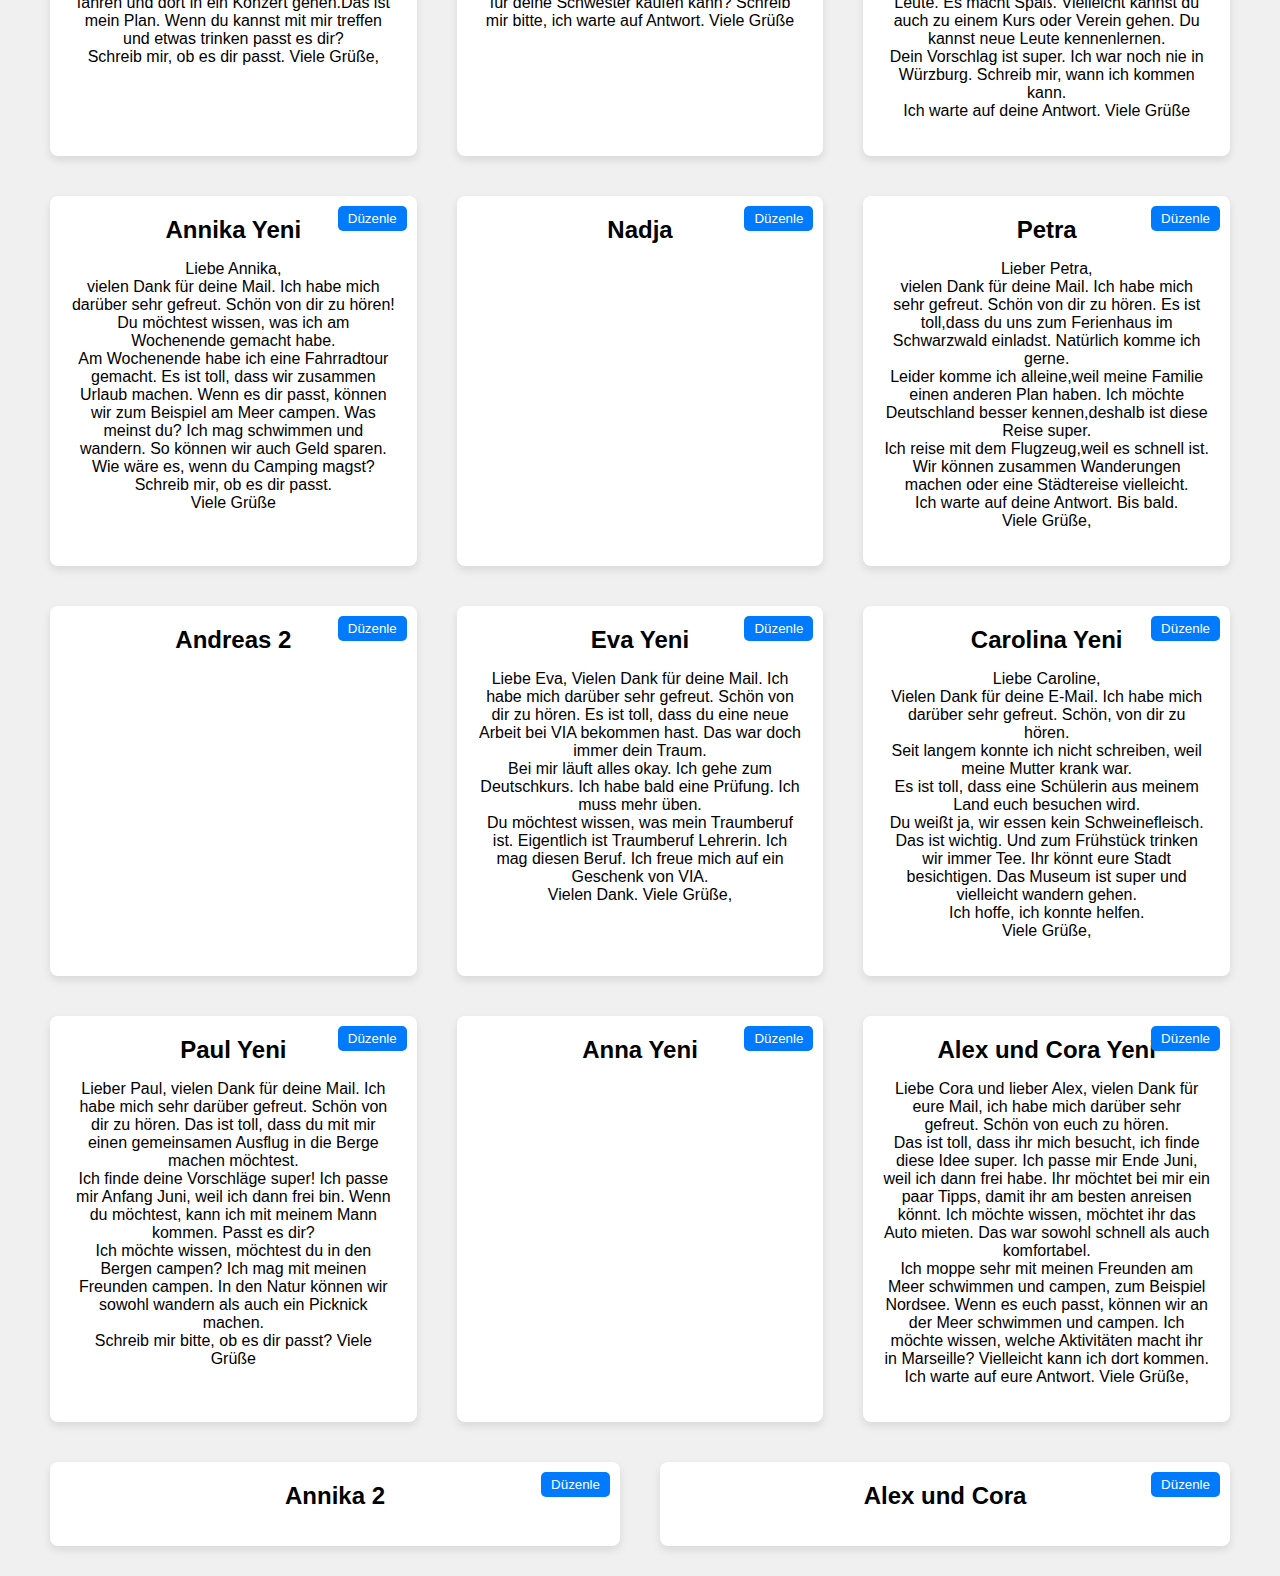
==== commit 5e8621e4: "Update index.html" ====
--- a/index.html
+++ b/index.html
@@ -7,7 +7,7 @@
     <link rel="stylesheet" href="styles.css" />
   </head>
   <body>
-    <div class="container">
+    <div class="container" id="card-container">
       <!-- Example Cards -->
       <div class="card" onclick="openDetail('vera.html')">
         <button class="edit-btn" onclick="toggleEditMode(this)">Düzenle</button>
@@ -18,15 +18,20 @@
           Liebe Vera, vielen Dank für deine Mail. Ich habe mich darüber sehr
           gefreut.Schön von dir zu hören. Das ist toll, dass du eine neue Stelle
           hast. Das war dein Traum. Magst du deine Kollegen?
+          <br />
           Traurig, dass deine Stelle weit ist. Ich möchte wissen, ob du ein Auto
           kaufen möchtest?
+          <br />
           Weil es mit dem Auto schnell ist. Ich habe ein Auto. Ich fahre zur
           Arbeit mit meinem Auto, weil meine Stelle auch weit ist. Das ist
           sowohl schnell als auch komfortabel.
+          <br />
           Weißt du, ich heirate diesen Sonntag mit Thomas. Ich möchte dich auch
           einladen.
+          <br />
           Vielleicht, wenn du möchtest, können wir zusammen vor der Hochzeit
           etwas trinken. Was denkst du? Schreib mir bitte, ob dir das passt.
+          <br />
           Ich warte auf deine Antwort. Viele Grüße
         </p>
       </div>
@@ -36,12 +41,15 @@
         <button class="cancel-btn" onclick="cancelChanges(this)">İptal</button>
         <h2>VICTOR</h2>
         <p class="card-content">
-          Lieber Viktor,Vielen Dank für deine Mail, ich habe mich darüber sehr gefreut. Schön, von dir zu hören.
-          Das ist toll, dass ihr in Insel Malta seid.Das Wetter auf Malta ist sowohl warm als auch sonnig. 
-          Ich liebe auch fotografieren aber mein Lieblingshobby ist Natur malen.
-          Vielen Dank, dass du mir das Buch geschickt hast. Das gefällt mir. Ich mag schon Insel Malta. 
-          Ich möchte wissen, möchtest du mit mir den nächsten Urlaub machen? Vielleicht können wir am Meer campen.
-          Wenn du möchtest, können wir uns mit dir treffen.Schreib mir bitte, ob es dir passt.Viele Grüße
+          Lieber Viktor, Vielen Dank für deine Mail, ich habe mich darüber sehr
+          gefreut. Schön, von dir zu hören. Das ist toll, dass ihr in Insel
+          Malta seid. Das Wetter auf Malta ist sowohl warm als auch sonnig. Ich
+          liebe auch fotografieren aber mein Lieblingshobby ist Natur malen.
+          Vielen Dank, dass du mir das Buch geschickt hast. Das gefällt mir. Ich
+          mag schon Insel Malta. Ich möchte wissen, möchtest du mit mir den
+          nächsten Urlaub machen? Vielleicht können wir am Meer campen. Wenn du
+          möchtest, können wir uns mit dir treffen. Schreib mir bitte, ob es dir
+          passt. Viele Grüße
         </p>
       </div>
       <div class="card" onclick="openDetail('iris.html')">
@@ -53,14 +61,14 @@
           Liebe Iris, Vielen Dank für deine Mail. Ich habe mich darüber sehr
           gefreut. Schön von dir zu hören. Es ist toll, dass du die
           Deutschprüfung bestanden hast.
-         
+          <br />
           Schön, dass du eine Party organisieren möchtest. Wir haben im X...
           Restaurant gefeiert. Es gibt dort sowohl das Essen als auch Klassiche
           Musik .
-         
+          <br />
           Weißt du, wir können zusammen einen Urlaub machen. Passt es dir? Das
           würde Spaß machen. Schreib mir, ob es dir passt.
-         
+          <br />
           Viele Grüße,
         </p>
       </div>
@@ -80,18 +88,18 @@
           Liebe Rita, vielen Dank für deine Mail. Ich habe mich darüber sehr
           gefreut.Schön, von dir zu hören. Es tut mir leid, dass ich deine
           Hochzeit nicht teilnehmen kann. Weil ich krank war.
-        
+          <br />
           In meinem Land sind Hochzeiten meistens über 200 Personen. Ich bin mit
           meinem Mann für unsere Hochzeitsreise nach Fethiye gefahren. Fethiye
           ist sowohl schön als auch macht Spaß. Wenn ihr möchtet, könnt ihr auch
           dort fahren.
-         
+          <br />
           Natürlich möchte ich euch wieder besuchen. Wenn es euch passt, kann
           ich euch gerne im Sommer kommen.
-      
+          <br />
           Du fragst meine neue Stelle. Meine neue Stelle gefällt mir. Bei mir
           ist alles in Ordnung.
-    
+          <br />
           Schreib mir bitte Antwort. Ich warte auf Antwort. Viele Grüße.
         </p>
       </div>
@@ -104,18 +112,18 @@
           Lieber Andreas, Vielen Dank für deine Mail.Ich habe mich darüber sehr
           gefreut. Schön von dir zu hören. Das ist toll, dass du eine neue
           Wohnung hast.
-      
+          <br />
           Wie geht es dir? Bei mir läuft alles ok.Zurzeit habe ich eine neue
           Wohnung. Meine Wohnung ist zwar klein aber praktisch.Ich mag meine
           Wohnung.
-
+          <br />
           Du fragst mich, ob ich Erfahrung mit dem Computer habe. Ich habe im
           sommer einer Kurs besucht. Ich kenne jetzt ein programm.
-
+          <br />
           Du möchtest wissen, ob ich dich im sommer besuchen möchte. Ich möchte
           gerne dich besuchen. Es wäre toll. Wann ist die beste Zeit? Schreib
           mir bitte, wann ich kommen kann.
-        Viele Grüsse Bilal Yaman
+          <br />Viele Grüsse Bilal Yaman
         </p>
       </div>
       <div class="card" onclick="openDetail('tamara.html')">
@@ -125,14 +133,19 @@
         <h2>Tamara</h2>
         <p class="card-content">
           Liebe Tamara,
+          <br />
           Vielen Dank für deine Mail, ich habe mich sehr darüber gefreut. Schön,
           dir zu hören. Es ist toll, dass du eine neue Arbeit hast. Ich hoffe du
           magst deine Arbeit.
+          <br />
           Ich konnte seit langem nicht schreiben, weil meine Mutter krank war.
+          <br />
           Schön, dass du bald zu uns kommst. Wenn es dir passt, kannst du zu uns
           zum Essen kommen. Endlich kannst du meine Familie kennenlernen. Wenn
           du willst, kannst du jemanden mitbringen.
+          <br />
           Schreib mir bitte, wann du kommst. Ich warte auf deine Antwort.
+          <br />
           Viele Grüße
         </p>
       </div>
@@ -142,14 +155,16 @@
         <button class="cancel-btn" onclick="cancelChanges(this)">İptal</button>
         <h2>Nicole</h2>
         <p class="card-content">
-          Liebe Nicole,
-Vielen Dank für deine Mail. Ich habe mich darüber sehr gefreut. Schön, von dir zu hören.
-Das ist schade, dass wir schon lange nicht mehr mit ein ander geschrieben haben, weil ich viel gearbeitet habe.
-Das ist toll, dass dein Bruder dich besucht. Du liebst ihn sehr. Dein Bruder ist schon sehr nett.
-Ich möchte wissen, möchtest du mit ihm am Wochenende in den Bergen campen? Ich mag gerne campen.
-Wenn mein Bruder und meine Freunde kommen, gehen wir campen. Das macht allen Spaß. In der Natur könnt ihr sowohl wandern als auch Picknick machen. Außerdem gibt es dort keinen Fernseher.
-Ich warte auf deine Antwort.
-Viele Grüße
+          Liebe Nicole, Vielen Dank für deine Mail. Ich habe mich darüber sehr
+          gefreut. Schön, von dir zu hören. Das ist schade, dass wir schon lange
+          nicht mehr mit ein ander geschrieben haben, weil ich viel gearbeitet
+          habe. Das ist toll, dass dein Bruder dich besucht. Du liebst ihn sehr.
+          Dein Bruder ist schon sehr nett. Ich möchte wissen, möchtest du mit
+          ihm am Wochenende in den Bergen campen? Ich mag gerne campen. Wenn
+          mein Bruder und meine Freunde kommen, gehen wir campen. Das macht
+          allen Spaß. In der Natur könnt ihr sowohl wandern als auch Picknick
+          machen. Außerdem gibt es dort keinen Fernseher. Ich warte auf deine
+          Antwort. Viele Grüße
         </p>
       </div>
       <div class="card" onclick="openDetail('thomas.html')">
@@ -158,12 +173,13 @@
         <button class="cancel-btn" onclick="cancelChanges(this)">İptal</button>
         <h2>Thomas</h2>
         <p class="card-content">
-          Lieber Thomas,Vielen Dank für deine Mail. Ich habe mich darüber sehr gefreut. Schön von dir zu hören.
-          Es ist schade, dass du dein Bein gebrochen hast. Ich hoffe, es geht dir besser.
-          Dein Plan ist super, ich komme gerne. Aber ich habe einige Fragen.
-          Ich möchte wissen, wie lange der Ausflug dauert und was wir mitnehmen müssen.
-          Wir können beim schlechten Wetter den Ausflug verschieben (ertelemek).
-          Wer kommt noch mit uns? Ich warte auf deine Antwort.Viele Grüße
+          Lieber Thomas, Vielen Dank für deine Mail. Ich habe mich darüber sehr
+          gefreut. Schön von dir zu hören. Es ist schade, dass du dein Bein
+          gebrochen hast. Ich hoffe, es geht dir besser. Dein Plan ist super,
+          ich komme gerne. Aber ich habe einige Fragen. Ich möchte wissen, wie
+          lange der Ausflug dauert und was wir mitnehmen müssen. Wir können beim
+          schlechten Wetter den Ausflug verschieben (ertelemek). Wer kommt noch
+          mit uns? Ich warte auf deine Antwort. Viele Grüße
         </p>
       </div>
       <div class="card" onclick="openDetail('jan.html')">
@@ -175,15 +191,15 @@
           Lieber Jan, Vielen Dank für deine Mail, ich habe mich darüber sehr
           gefreut. Schön von dir zu hören.Es ist toll, dass dein Urlaub in Rom
           gut geht.
-
+          <br />
           Ich mag lieder klassische Musik wie Mozart oder Beethoven sehr. Ich
           mag auch Rom. Rom finde ich interessant und schön. Ich glaube, Rom ist
           meine Lieblingsstadt.
-
+          <br />
           Nächsten Urlaub möchte ich nach Wien fahren und dort in ein Konzert
           gehen.Das ist mein Plan. Wenn du kannst mit mir treffen und etwas
           trinken passt es dir?
- 
+          <br />
           Schreib mir, ob es dir passt. Viele Grüße,
         </p>
       </div>
@@ -193,13 +209,13 @@
         <button class="cancel-btn" onclick="cancelChanges(this)">İptal</button>
         <h2>Jennifer</h2>
         <p class="card-content">
-          Liebe Jennifer,
-Vielen Dank für deine Mail. Ich habe mich darüber sehr gefreut, schön von dir zu hören. Das ist toll, dass deine Schwester heiratet.
-Natürlich möchte ich Hochzeit kommen, weil Janine wie meine Schwester für mich ist. Wenn du möchtest, kann ich mit meiner Schwester kommen.
-Ich möchte wissen, kann ich dort übernachten?
-Kannst du mir helfen, damit ich ein Geschenk für deine Schwester kaufen kann?
-Schreib mir bitte, ich warte auf Antwort.
-Viele Grüße
+          Liebe Jennifer, Vielen Dank für deine Mail. Ich habe mich darüber sehr
+          gefreut, schön von dir zu hören. Das ist toll, dass deine Schwester
+          heiratet. Natürlich möchte ich Hochzeit kommen, weil Janine wie meine
+          Schwester für mich ist. Wenn du möchtest, kann ich mit meiner
+          Schwester kommen. Ich möchte wissen, kann ich dort übernachten? Kannst
+          du mir helfen, damit ich ein Geschenk für deine Schwester kaufen kann?
+          Schreib mir bitte, ich warte auf Antwort. Viele Grüße
         </p>
       </div>
       <div class="card" onclick="openDetail('sophie-yeni.html')">
@@ -209,20 +225,20 @@
         <h2>Sophie Yeni</h2>
         <p class="card-content">
           Liebe Sophie,
-
+          <br />
           vielen Dank für deine Mail. Ich habe mich darüber sehr gefreut. Schön
           von dir zu hören. Es ist toll, dass du eine neue Stelle in Würzburg
           hast.
-
+          <br />
           Bei mir ist alles ok. Ich konnte seit langem nicht schreiben, weil ich
           arbeiten musste. In meiner Freizeit mache ich gerne Sport. Ich habe
           einen Sportverein. Dort kenne ich viele Leute. Es macht Spaß.
           Vielleicht kannst du auch zu einem Kurs oder Verein gehen. Du kannst
           neue Leute kennenlernen.
-
+          <br />
           Dein Vorschlag ist super. Ich war noch nie in Würzburg. Schreib mir,
           wann ich kommen kann.
-
+          <br />
           Ich warte auf deine Antwort. Viele Grüße
         </p>
       </div>
@@ -233,18 +249,18 @@
         <h2>Annika Yeni</h2>
         <p class="card-content">
           Liebe Annika,
-
+          <br />
           vielen Dank für deine Mail. Ich habe mich darüber sehr gefreut. Schön
           von dir zu hören! Du möchtest wissen, was ich am Wochenende gemacht
           habe.
- 
+          <br />
           Am Wochenende habe ich eine Fahrradtour gemacht. Es ist toll, dass wir
           zusammen Urlaub machen. Wenn es dir passt, können wir zum Beispiel am
           Meer campen. Was meinst du? Ich mag schwimmen und wandern. So können
           wir auch Geld sparen.
-
+          <br />
           Wie wäre es, wenn du Camping magst? Schreib mir, ob es dir passt.
-
+          <br />
           Viele Grüße
         </p>
       </div>
@@ -262,19 +278,19 @@
         <h2>Petra</h2>
         <p class="card-content">
           Lieber Petra,
-
+          <br />
           vielen Dank für deine Mail. Ich habe mich sehr gefreut. Schön von dir
           zu hören. Es ist toll,dass du uns zum Ferienhaus im Schwarzwald
           einladst. Natürlich komme ich gerne.
-
+          <br />
           Leider komme ich alleine,weil meine Familie einen anderen Plan haben.
           Ich möchte Deutschland besser kennen,deshalb ist diese Reise super.
-
+          <br />
           Ich reise mit dem Flugzeug,weil es schnell ist. Wir können zusammen
           Wanderungen machen oder eine Städtereise vielleicht.
-
+          <br />
           Ich warte auf deine Antwort. Bis bald.
-
+          <br />
           Viele Grüße,
         </p>
       </div>
@@ -294,14 +310,14 @@
           Liebe Eva, Vielen Dank für deine Mail. Ich habe mich darüber sehr
           gefreut. Schön von dir zu hören. Es ist toll, dass du eine neue Arbeit
           bei VIA bekommen hast. Das war doch immer dein Traum.
-
+          <br />
           Bei mir läuft alles okay. Ich gehe zum Deutschkurs. Ich habe bald eine
           Prüfung. Ich muss mehr üben.
-     
+          <br />
           Du möchtest wissen, was mein Traumberuf ist. Eigentlich ist Traumberuf
           Lehrerin. Ich mag diesen Beruf. Ich freue mich auf ein Geschenk von
           VIA.
-      
+          <br />
           Vielen Dank. Viele Grüße,
         </p>
       </div>
@@ -312,20 +328,20 @@
         <h2>Carolina Yeni</h2>
         <p class="card-content">
           Liebe Caroline,
- 
+          <br />
           Vielen Dank für deine E-Mail. Ich habe mich darüber sehr gefreut.
           Schön, von dir zu hören.
-   
+          <br />
           Seit langem konnte ich nicht schreiben, weil meine Mutter krank war.
-    
+          <br />
           Es ist toll, dass eine Schülerin aus meinem Land euch besuchen wird.
-  
+          <br />
           Du weißt ja, wir essen kein Schweinefleisch. Das ist wichtig. Und zum
           Frühstück trinken wir immer Tee. Ihr könnt eure Stadt besichtigen. Das
           Museum ist super und vielleicht wandern gehen.
-
+          <br />
           Ich hoffe, ich konnte helfen.
-
+          <br />
           Viele Grüße,
         </p>
       </div>
@@ -338,15 +354,15 @@
           Lieber Paul, vielen Dank für deine Mail. Ich habe mich sehr darüber
           gefreut. Schön von dir zu hören. Das ist toll, dass du mit mir einen
           gemeinsamen Ausflug in die Berge machen möchtest.
-
+          <br />
           Ich finde deine Vorschläge super! Ich passe mir Anfang Juni, weil ich
           dann frei bin. Wenn du möchtest, kann ich mit meinem Mann kommen.
           Passt es dir?
-
+          <br />
           Ich möchte wissen, möchtest du in den Bergen campen? Ich mag mit
           meinen Freunden campen. In den Natur können wir sowohl wandern als
           auch ein Picknick machen.
-
+          <br />
           Schreib mir bitte, ob es dir passt? Viele Grüße
         </p>
       </div>
@@ -363,21 +379,21 @@
         <button class="cancel-btn" onclick="cancelChanges(this)">İptal</button>
         <h2>Alex und Cora Yeni</h2>
         <p class="card-content">
-          Elbette, buradaki metni size Almanca olarak yazabilirim: Liebe Cora
+          Liebe Cora
           und lieber Alex, vielen Dank für eure Mail, ich habe mich darüber sehr
           gefreut. Schön von euch zu hören.
-
+          <br />
           Das ist toll, dass ihr mich besucht, ich finde diese Idee super. Ich
           passe mir Ende Juni, weil ich dann frei habe. Ihr möchtet bei mir ein
           paar Tipps, damit ihr am besten anreisen könnt. Ich möchte wissen,
           möchtet ihr das Auto mieten. Das war sowohl schnell als auch
           komfortabel.
-
+          <br />
           Ich moppe sehr mit meinen Freunden am Meer schwimmen und campen, zum
           Beispiel Nordsee. Wenn es euch passt, können wir an der Meer schwimmen
           und campen. Ich möchte wissen, welche Aktivitäten macht ihr in
           Marseille? Vielleicht kann ich dort kommen.
-
+          <br />
           Ich warte auf eure Antwort. Viele Grüße,
         </p>
       </div>
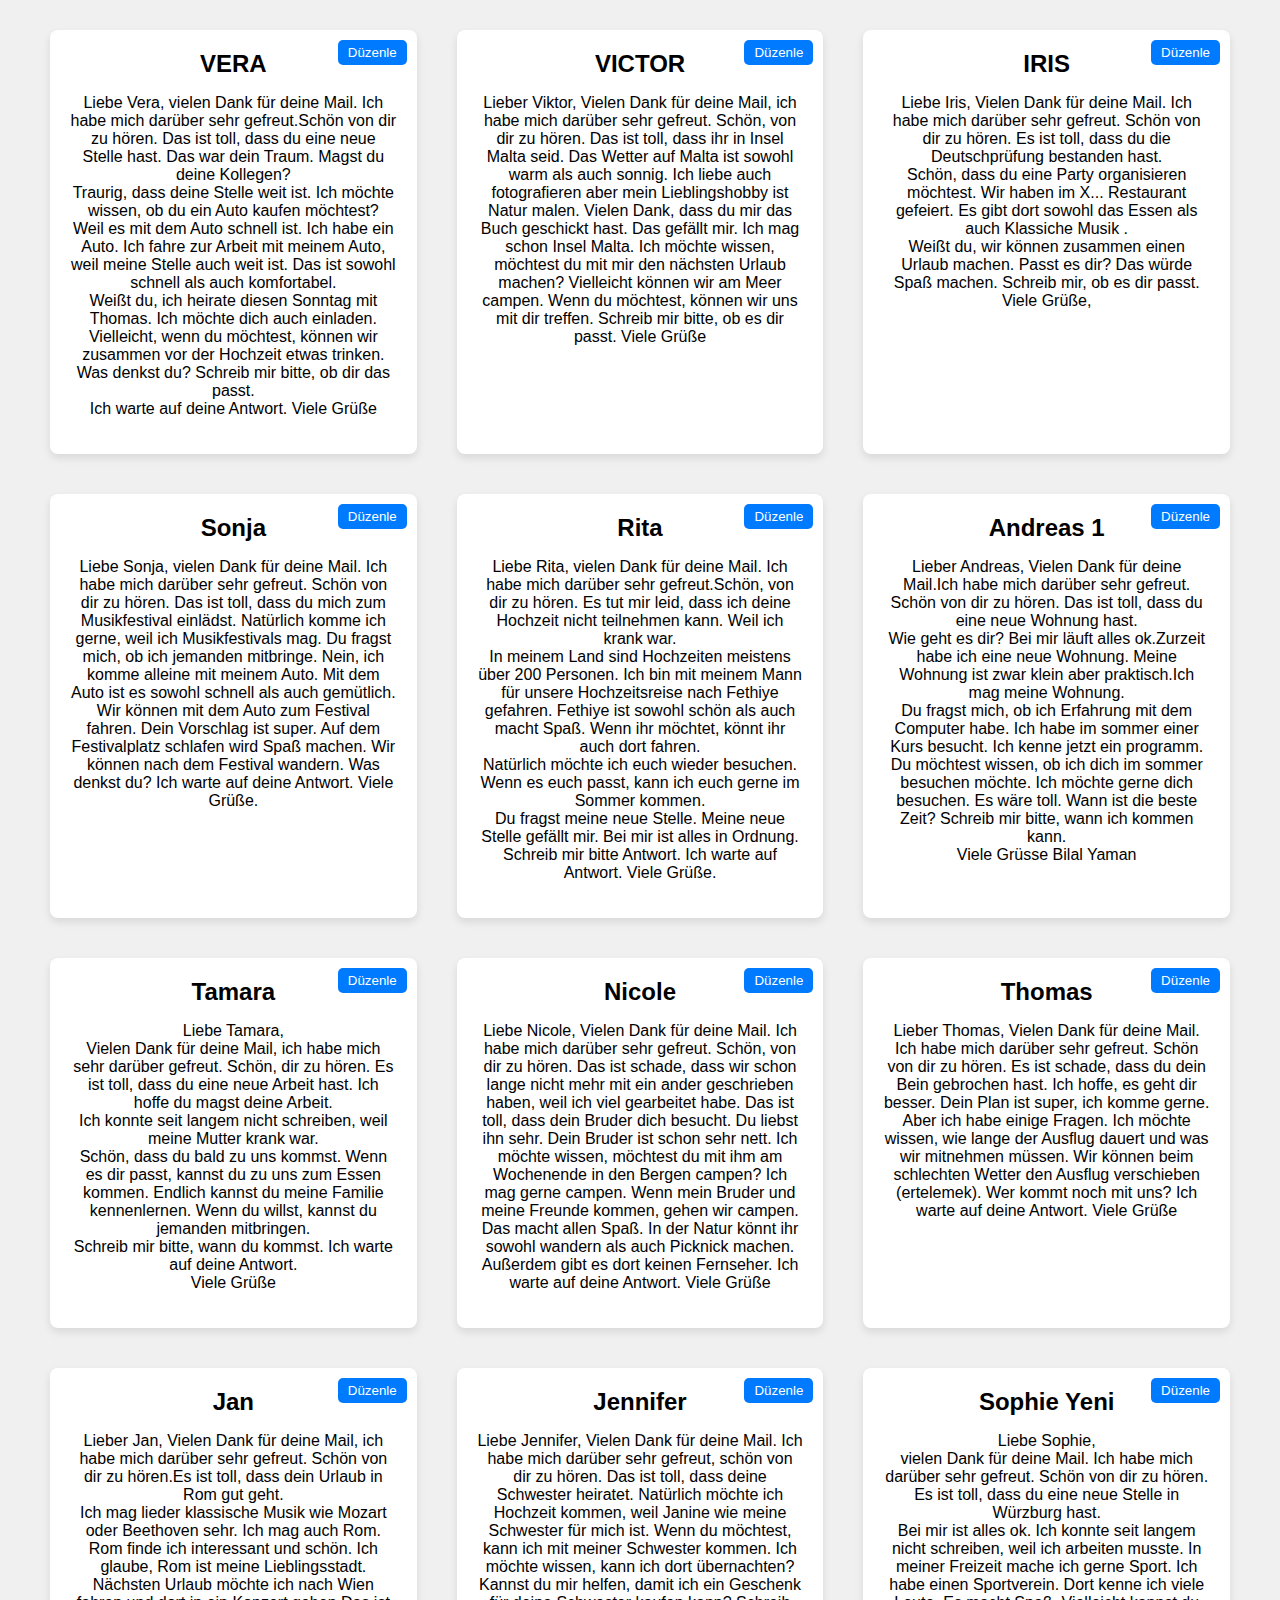
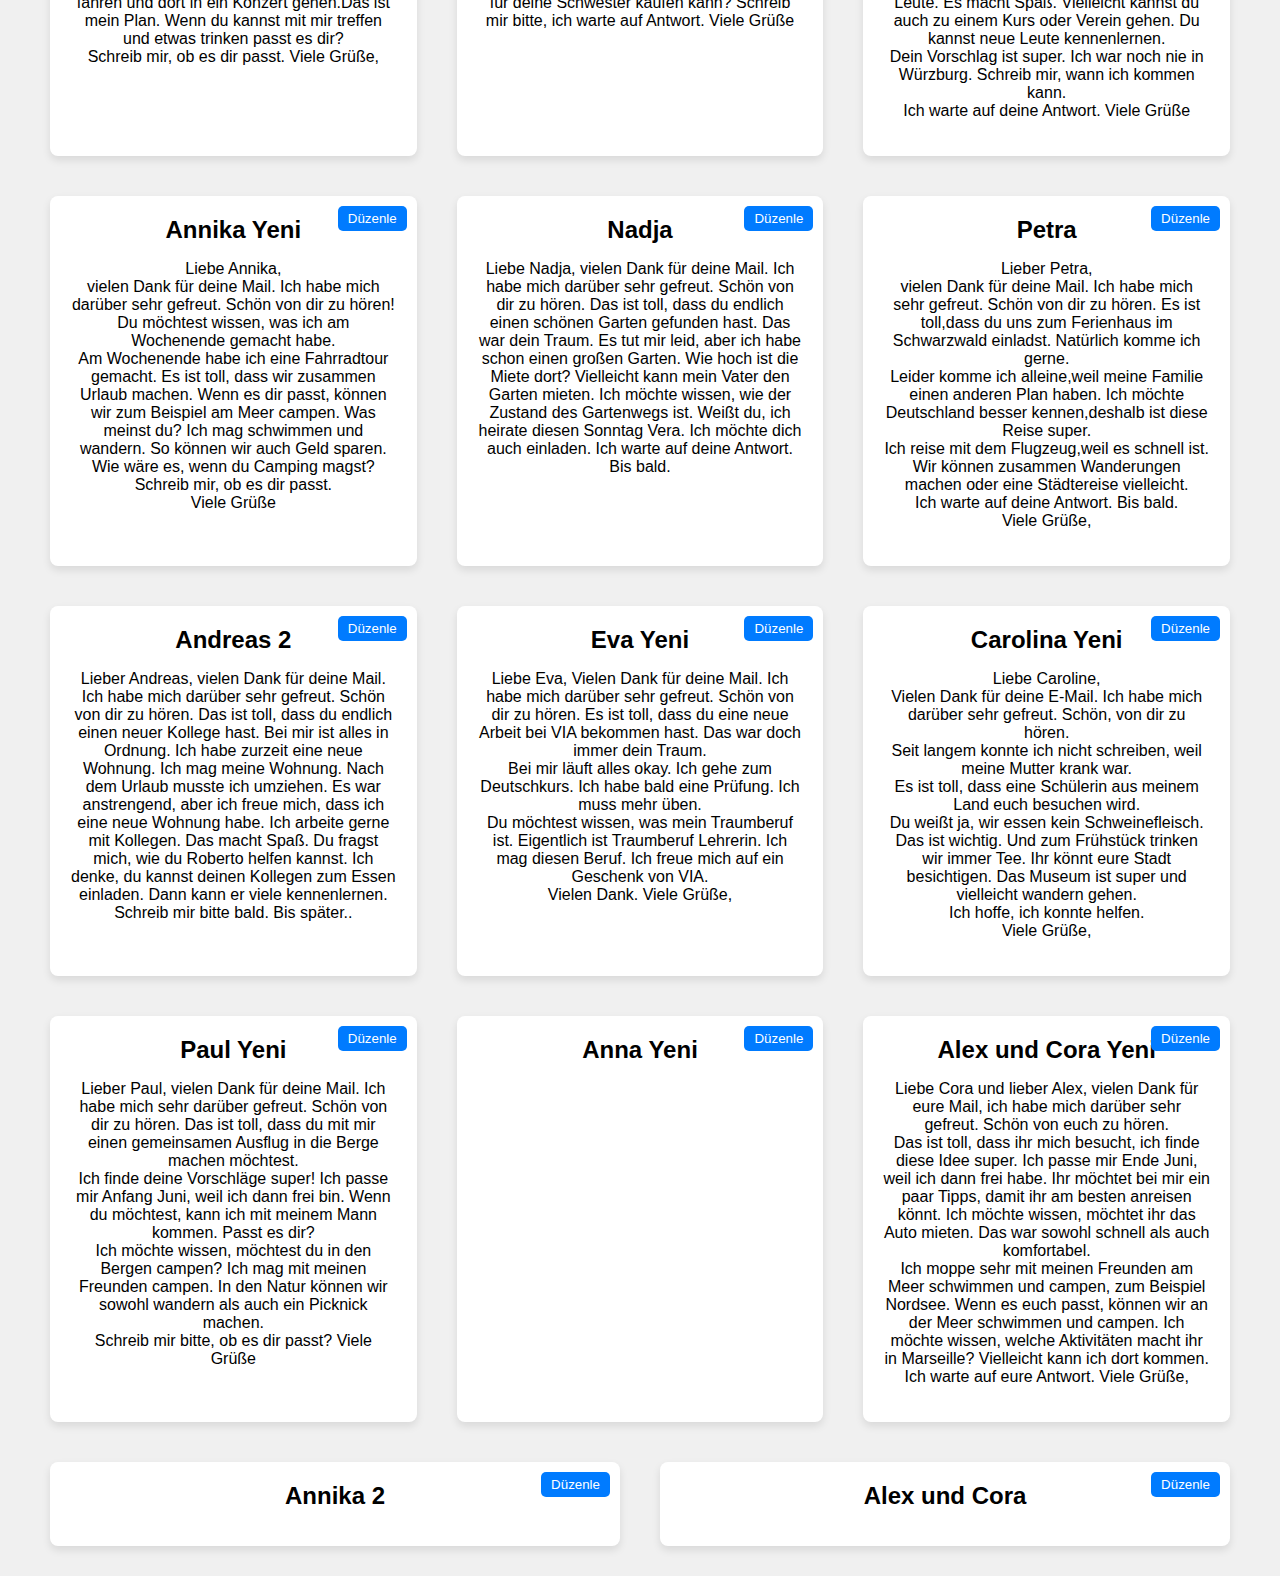
==== commit bfceba16: "Update index.html" ====
--- a/index.html
+++ b/index.html
@@ -77,7 +77,17 @@
         <button class="save-btn" onclick="saveChanges(this)">Kaydet</button>
         <button class="cancel-btn" onclick="cancelChanges(this)">İptal</button>
         <h2>Sonja</h2>
-        <p class="card-content"></p>
+        <p class="card-content">
+          Liebe Sonja, vielen Dank für deine Mail. Ich habe mich darüber sehr
+          gefreut. Schön von dir zu hören. Das ist toll, dass du mich zum
+          Musikfestival einlädst. Natürlich komme ich gerne, weil ich
+          Musikfestivals mag. Du fragst mich, ob ich jemanden mitbringe. Nein,
+          ich komme alleine mit meinem Auto. Mit dem Auto ist es sowohl schnell
+          als auch gemütlich. Wir können mit dem Auto zum Festival fahren. Dein
+          Vorschlag ist super. Auf dem Festivalplatz schlafen wird Spaß machen.
+          Wir können nach dem Festival wandern. Was denkst du? Ich warte auf
+          deine Antwort. Viele Grüße.
+        </p>
       </div>
       <div class="card" onclick="openDetail('rita.html')">
         <button class="edit-btn" onclick="toggleEditMode(this)">Düzenle</button>
@@ -269,7 +279,16 @@
         <button class="save-btn" onclick="saveChanges(this)">Kaydet</button>
         <button class="cancel-btn" onclick="cancelChanges(this)">İptal</button>
         <h2>Nadja</h2>
-        <p class="card-content"></p>
+        <p class="card-content">
+          Liebe Nadja, vielen Dank für deine Mail. Ich habe mich darüber sehr
+          gefreut. Schön von dir zu hören. Das ist toll, dass du endlich einen
+          schönen Garten gefunden hast. Das war dein Traum. Es tut mir leid,
+          aber ich habe schon einen großen Garten. Wie hoch ist die Miete dort?
+          Vielleicht kann mein Vater den Garten mieten. Ich möchte wissen, wie der Zustand des Gartenwegs ist. Weißt du, ich heirate diesen Sonntag Vera.
+          Ich möchte dich auch einladen. Ich warte auf deine Antwort. Bis bald.
+
+          <br />
+        </p>
       </div>
       <div class="card" onclick="openDetail('petra.html')">
         <button class="edit-btn" onclick="toggleEditMode(this)">Düzenle</button>
@@ -299,7 +318,17 @@
         <button class="save-btn" onclick="saveChanges(this)">Kaydet</button>
         <button class="cancel-btn" onclick="cancelChanges(this)">İptal</button>
         <h2>Andreas 2</h2>
-        <p class="card-content"></p>
+        <p class="card-content">
+          Lieber Andreas, vielen Dank für deine Mail. Ich habe mich darüber sehr
+          gefreut. Schön von dir zu hören. Das ist toll, dass du endlich einen
+          neuer Kollege hast. Bei mir ist alles in Ordnung. Ich habe zurzeit
+          eine neue Wohnung. Ich mag meine Wohnung. Nach dem Urlaub musste ich
+          umziehen. Es war anstrengend, aber ich freue mich, dass ich eine neue
+          Wohnung habe. Ich arbeite gerne mit Kollegen. Das macht Spaß. Du
+          fragst mich, wie du Roberto helfen kannst. Ich denke, du kannst deinen
+          Kollegen zum Essen einladen. Dann kann er viele kennenlernen. Schreib
+          mir bitte bald. Bis später..
+        </p>
       </div>
       <div class="card" onclick="openDetail('eva-yeni.html')">
         <button class="edit-btn" onclick="toggleEditMode(this)">Düzenle</button>
@@ -379,9 +408,8 @@
         <button class="cancel-btn" onclick="cancelChanges(this)">İptal</button>
         <h2>Alex und Cora Yeni</h2>
         <p class="card-content">
-          Liebe Cora
-          und lieber Alex, vielen Dank für eure Mail, ich habe mich darüber sehr
-          gefreut. Schön von euch zu hören.
+          Liebe Cora und lieber Alex, vielen Dank für eure Mail, ich habe mich
+          darüber sehr gefreut. Schön von euch zu hören.
           <br />
           Das ist toll, dass ihr mich besucht, ich finde diese Idee super. Ich
           passe mir Ende Juni, weil ich dann frei habe. Ihr möchtet bei mir ein
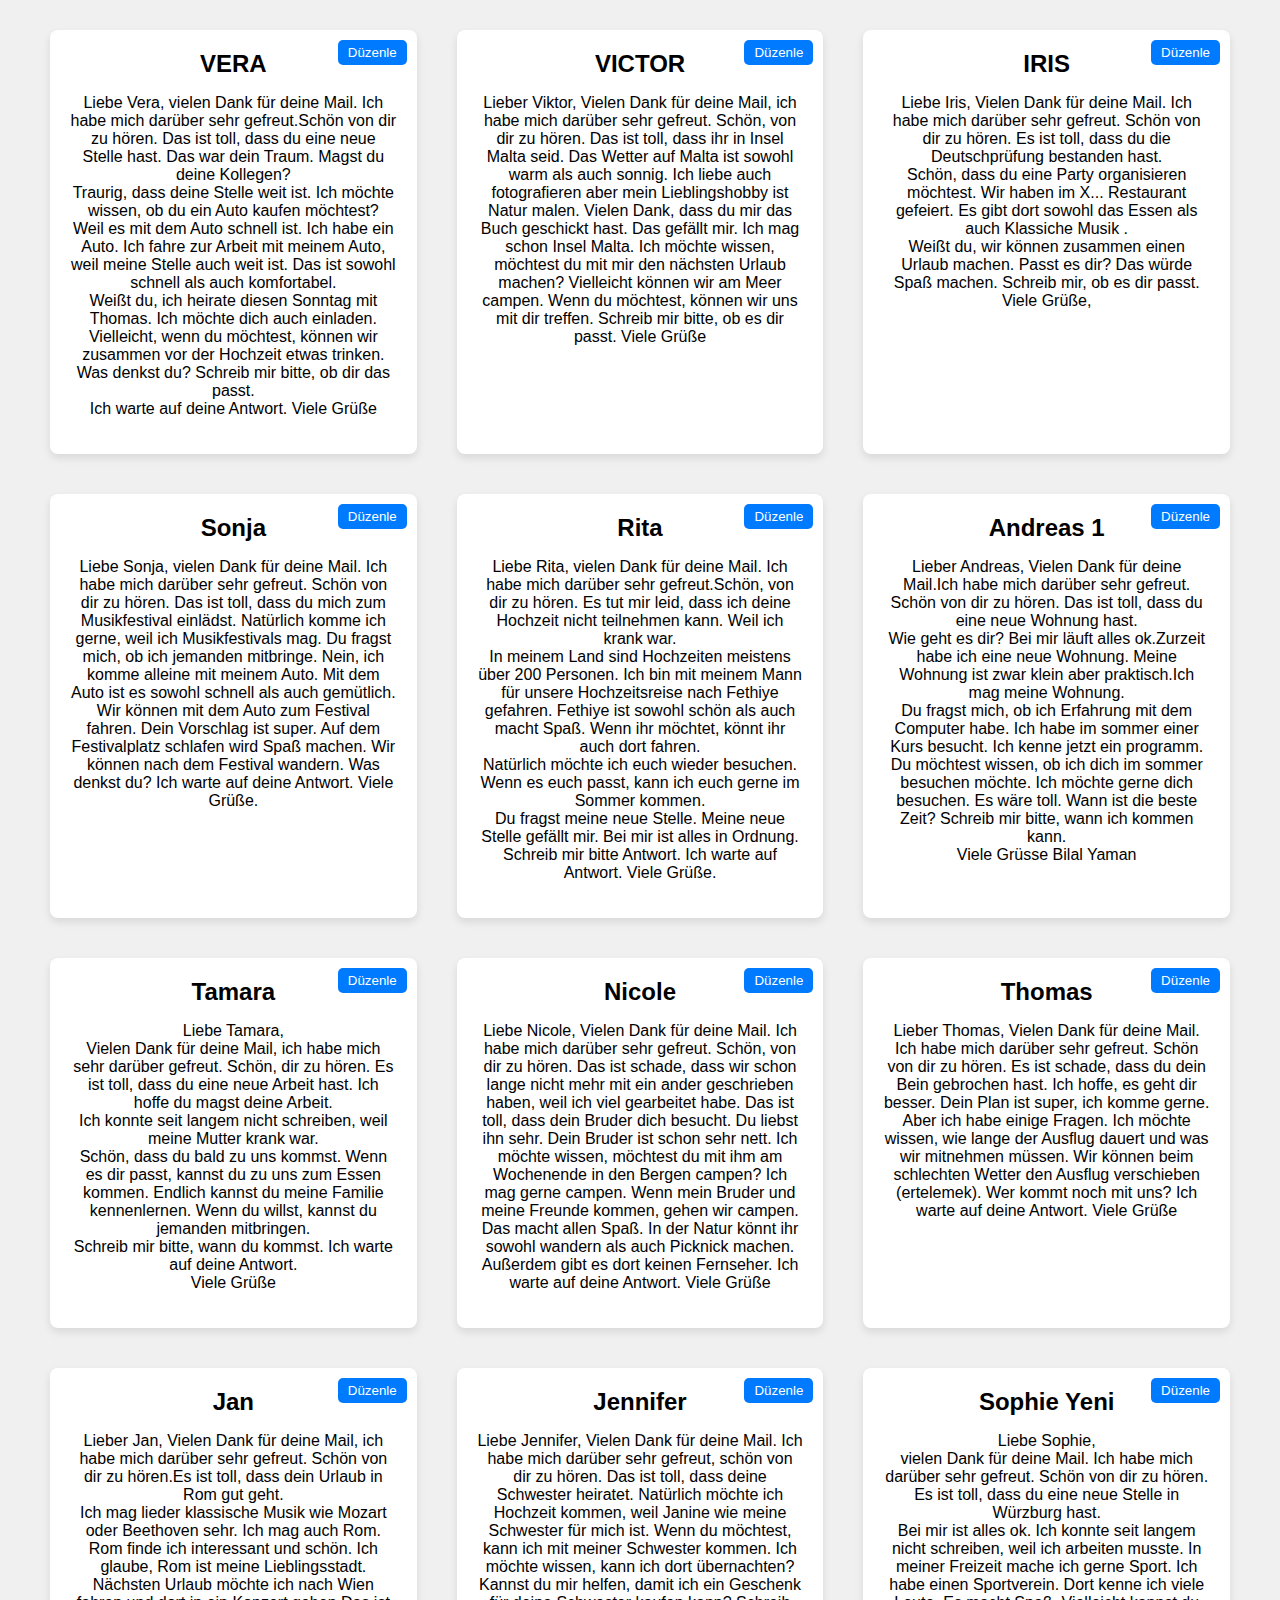
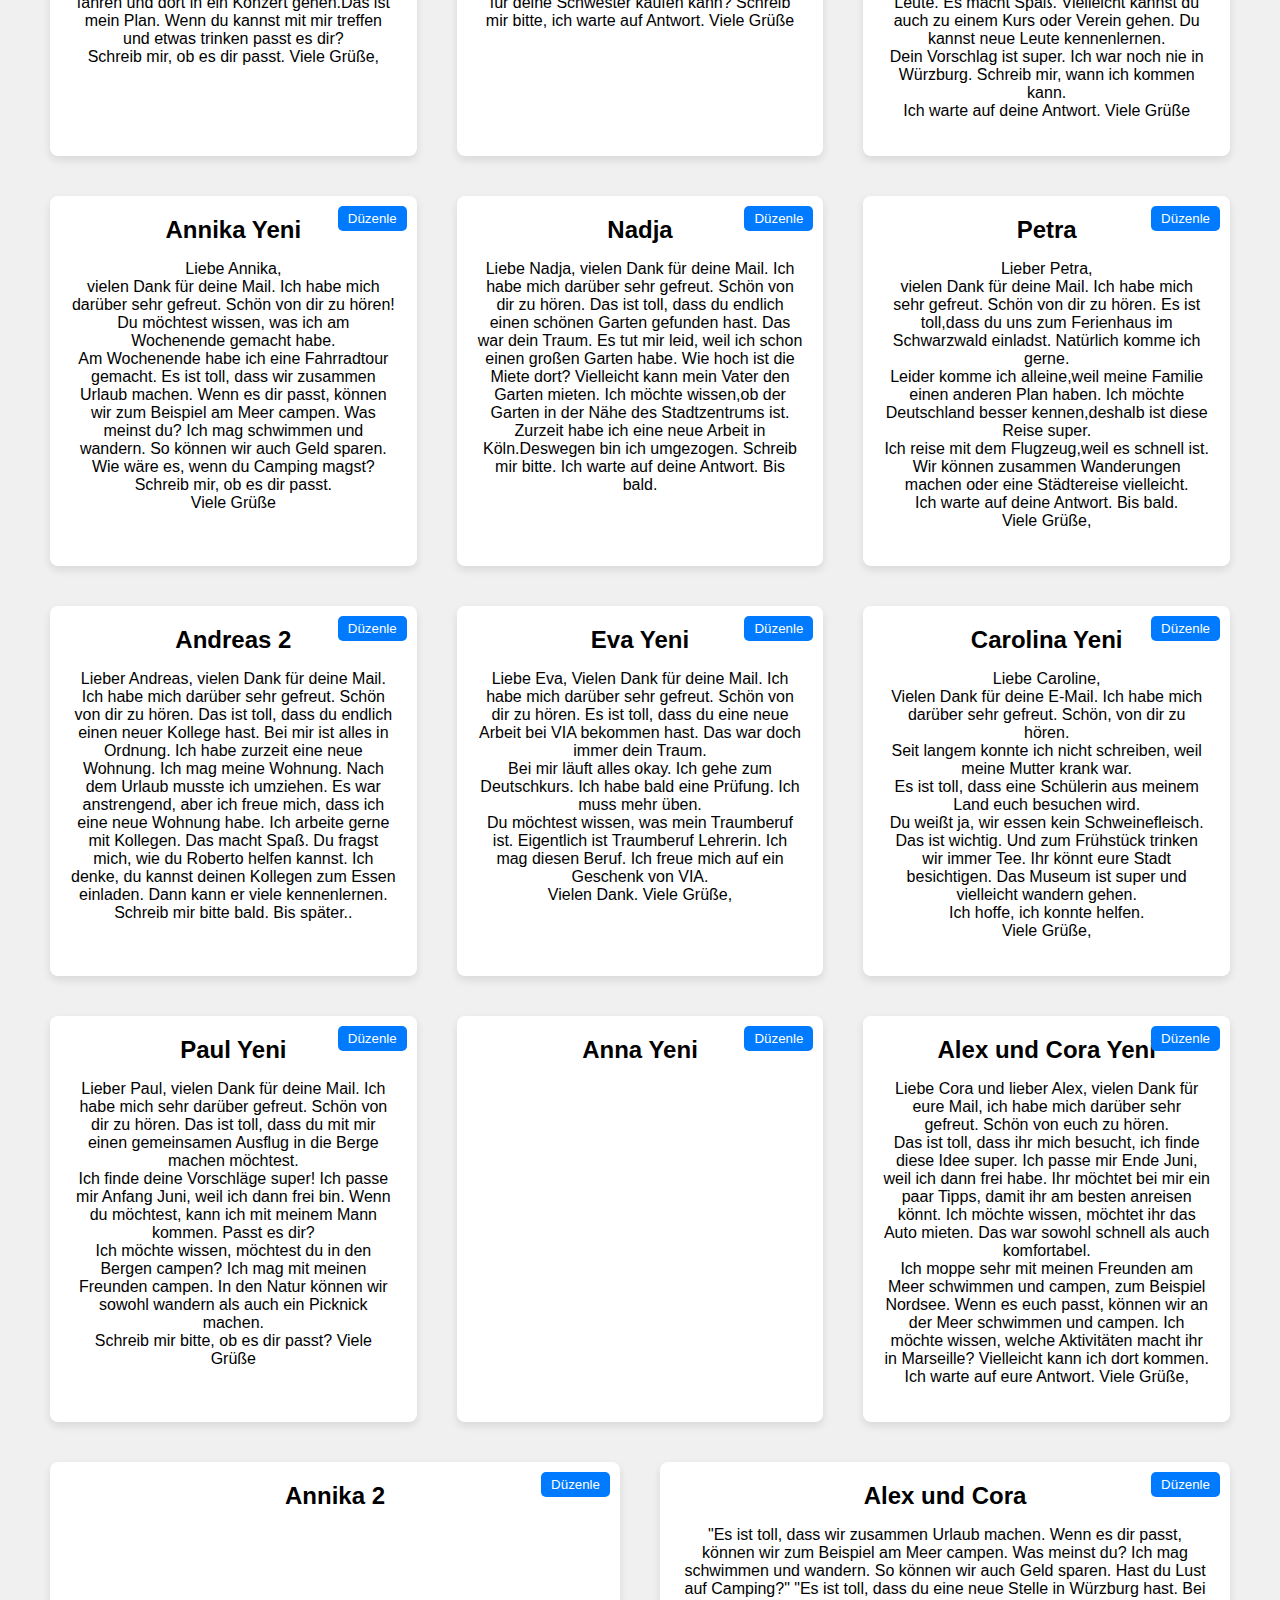
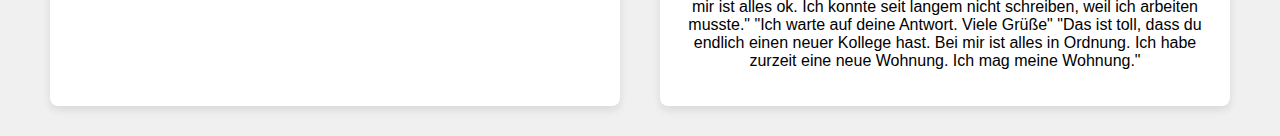
==== commit ff086538: "Update index.html" ====
--- a/index.html
+++ b/index.html
@@ -280,12 +280,12 @@
         <button class="cancel-btn" onclick="cancelChanges(this)">İptal</button>
         <h2>Nadja</h2>
         <p class="card-content">
-          Liebe Nadja, vielen Dank für deine Mail. Ich habe mich darüber sehr
+         Liebe Nadja, vielen Dank für deine Mail. Ich habe mich darüber sehr
           gefreut. Schön von dir zu hören. Das ist toll, dass du endlich einen
           schönen Garten gefunden hast. Das war dein Traum. Es tut mir leid,
-          aber ich habe schon einen großen Garten. Wie hoch ist die Miete dort?
-          Vielleicht kann mein Vater den Garten mieten. Ich möchte wissen, wie der Zustand des Gartenwegs ist. Weißt du, ich heirate diesen Sonntag Vera.
-          Ich möchte dich auch einladen. Ich warte auf deine Antwort. Bis bald.
+          weil ich schon einen großen Garten habe. Wie hoch ist die Miete dort?
+          Vielleicht kann mein Vater den Garten mieten. Ich möchte wissen,ob der Garten in der Nähe des Stadtzentrums ist. Zurzeit habe ich eine neue Arbeit in Köln.Deswegen bin ich umgezogen.
+          Schreib mir bitte. Ich warte auf deine Antwort. Bis bald.
 
           <br />
         </p>
@@ -437,7 +437,14 @@
         <button class="save-btn" onclick="saveChanges(this)">Kaydet</button>
         <button class="cancel-btn" onclick="cancelChanges(this)">İptal</button>
         <h2>Alex und Cora</h2>
-        <p class="card-content"></p>
+        <p class="card-content">
+          "Es ist toll, dass wir zusammen Urlaub machen. Wenn es dir passt, können wir zum Beispiel am Meer campen. Was meinst du? Ich mag schwimmen und wandern. So können wir auch Geld sparen.
+            Hast du Lust auf Camping?"
+            "Es ist toll, dass du eine neue Stelle in Würzburg hast.
+            Bei mir ist alles ok. Ich konnte seit langem nicht schreiben, weil ich arbeiten musste."
+            "Ich warte auf deine Antwort. Viele Grüße"
+            "Das ist toll, dass du endlich einen neuer Kollege hast. Bei mir ist alles in Ordnung. Ich habe zurzeit eine neue Wohnung. Ich mag meine Wohnung."
+        </p>
       </div>
     </div>
     <script src="script.js"></script>
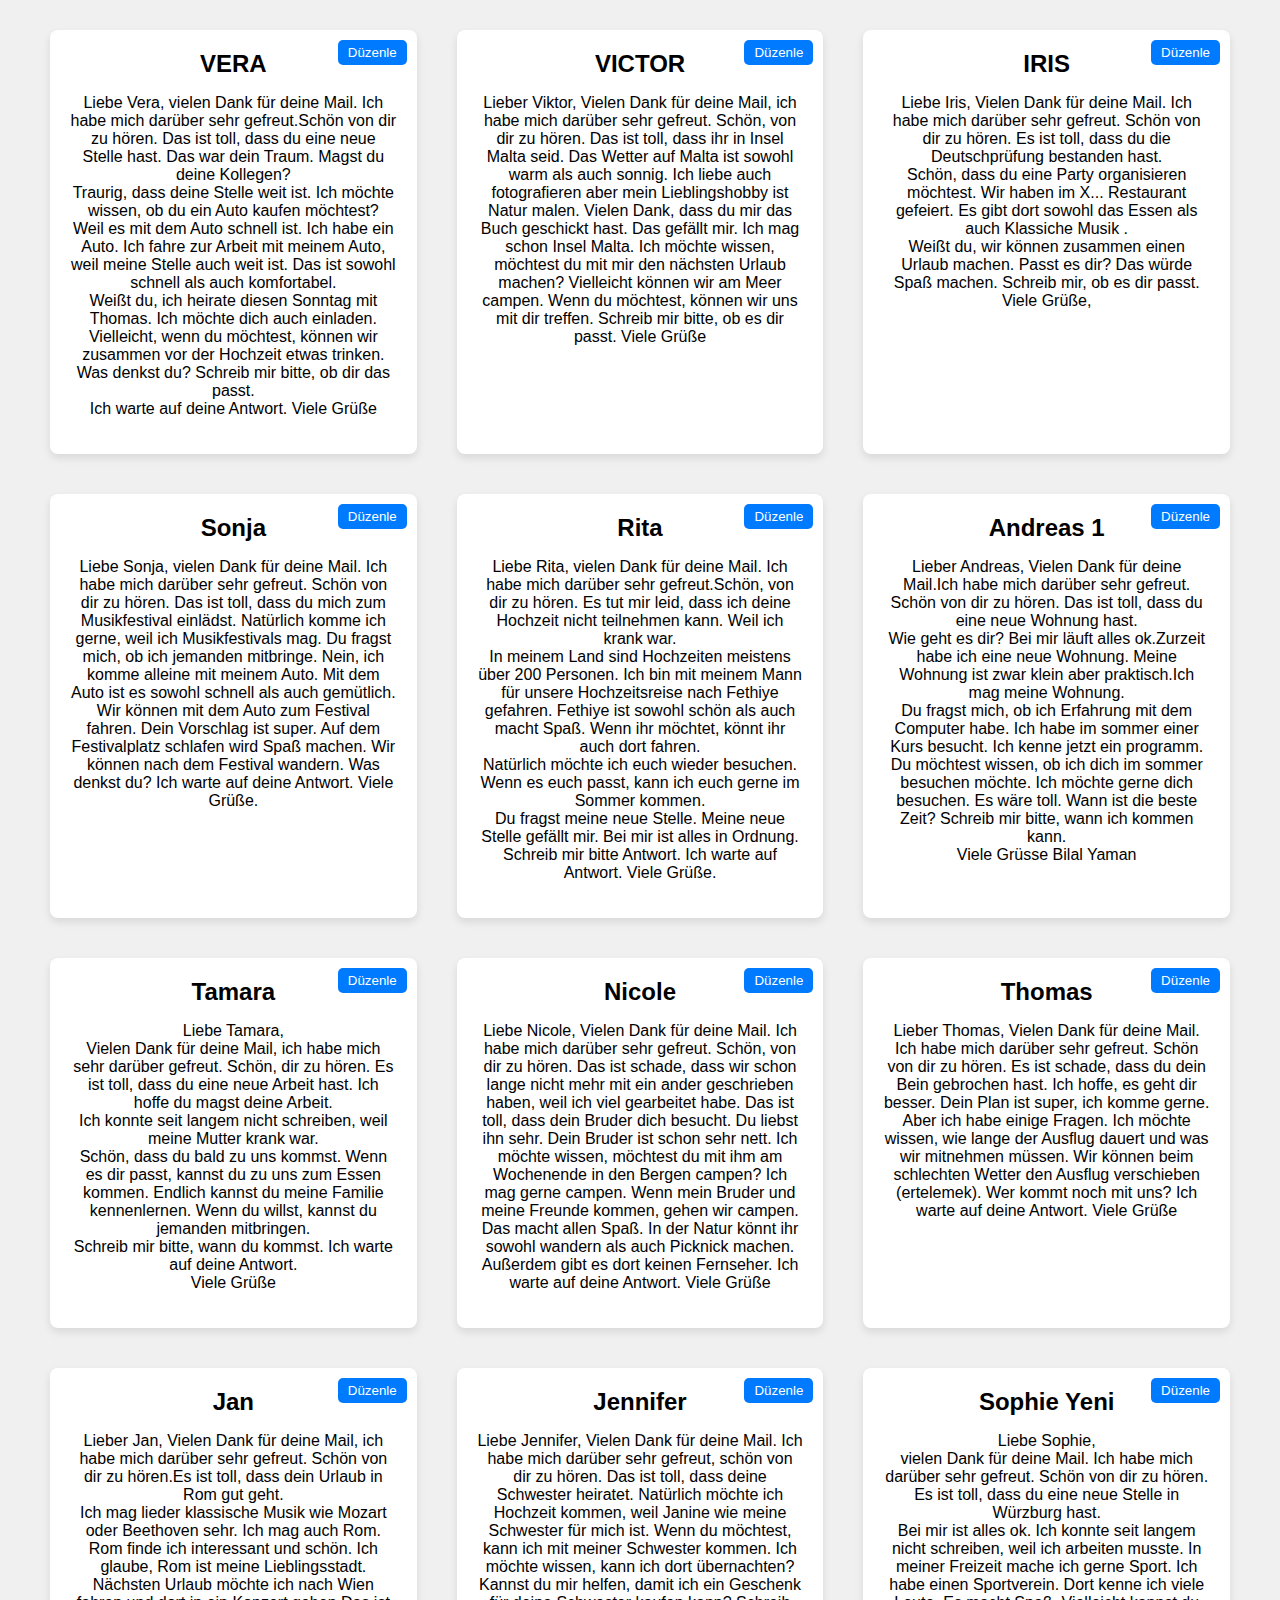
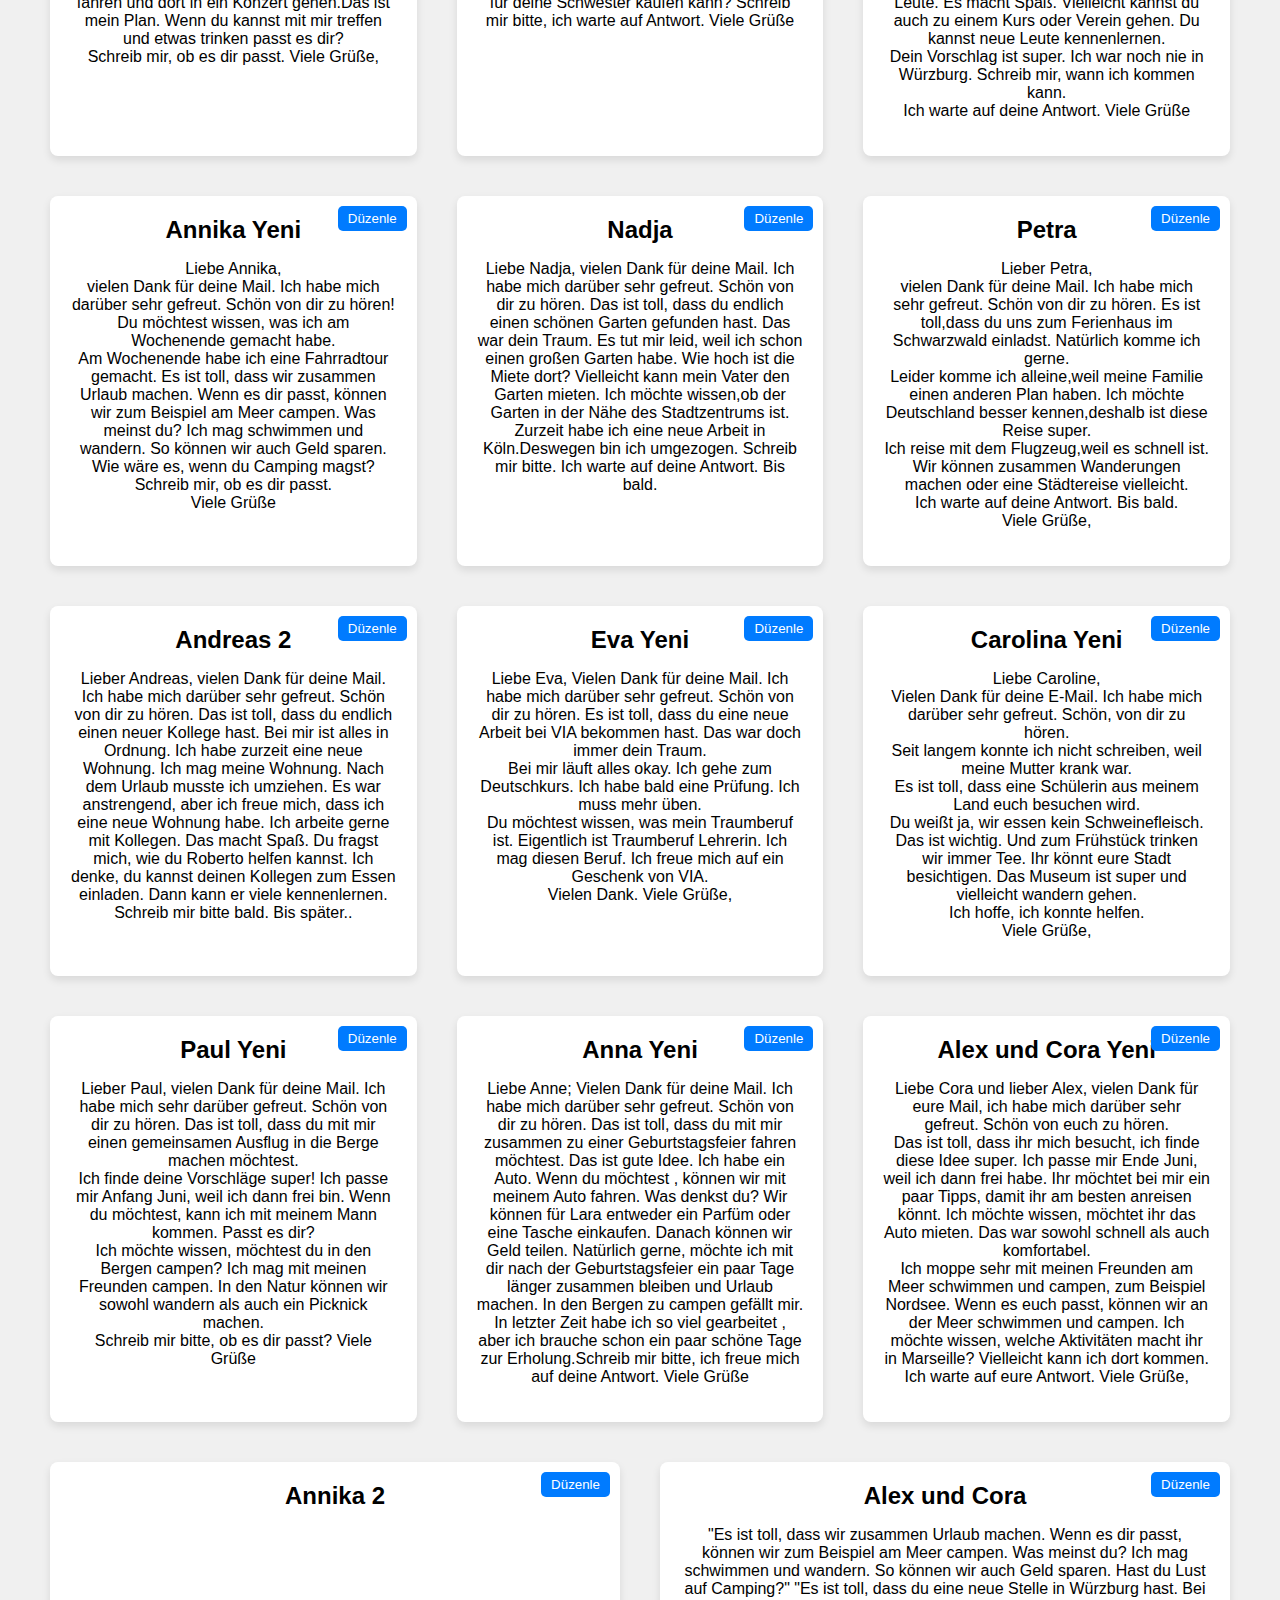
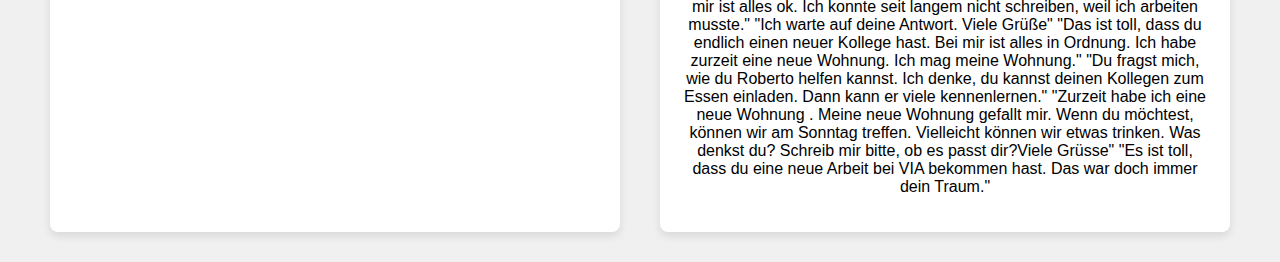
==== commit cb92c072: "Update index.html" ====
--- a/index.html
+++ b/index.html
@@ -400,7 +400,14 @@
         <button class="save-btn" onclick="saveChanges(this)">Kaydet</button>
         <button class="cancel-btn" onclick="cancelChanges(this)">İptal</button>
         <h2>Anna Yeni</h2>
-        <p class="card-content"></p>
+        <p class="card-content">
+          Liebe Anne;
+          Vielen Dank für deine Mail. Ich habe mich darüber sehr gefreut. Schön von dir zu hören.
+          Das ist toll, dass du mit mir zusammen zu einer Geburtstagsfeier fahren möchtest. Das ist gute Idee. Ich habe ein Auto. Wenn du möchtest , können wir mit meinem Auto fahren. Was denkst du?
+          Wir können für Lara entweder ein Parfüm oder eine Tasche einkaufen. Danach können wir Geld teilen.
+          Natürlich gerne, möchte ich mit dir nach der Geburtstagsfeier ein paar Tage länger zusammen bleiben und Urlaub machen.
+          In den Bergen zu campen gefällt mir. In letzter Zeit habe ich so viel gearbeitet , aber ich brauche schon ein paar schöne Tage zur Erholung.Schreib mir bitte, ich freue mich auf deine Antwort. Viele Grüße
+        </p>
       </div>
       <div class="card" onclick="openDetail('alex-und-cora-yeni.html')">
         <button class="edit-btn" onclick="toggleEditMode(this)">Düzenle</button>
@@ -441,9 +448,13 @@
           "Es ist toll, dass wir zusammen Urlaub machen. Wenn es dir passt, können wir zum Beispiel am Meer campen. Was meinst du? Ich mag schwimmen und wandern. So können wir auch Geld sparen.
             Hast du Lust auf Camping?"
             "Es ist toll, dass du eine neue Stelle in Würzburg hast.
-            Bei mir ist alles ok. Ich konnte seit langem nicht schreiben, weil ich arbeiten musste."
-            "Ich warte auf deine Antwort. Viele Grüße"
-            "Das ist toll, dass du endlich einen neuer Kollege hast. Bei mir ist alles in Ordnung. Ich habe zurzeit eine neue Wohnung. Ich mag meine Wohnung."
+              Bei mir ist alles ok. Ich konnte seit langem nicht schreiben, weil ich arbeiten musste."
+              "Ich warte auf deine Antwort. Viele Grüße"
+              "Das ist toll, dass du endlich einen neuer Kollege hast. Bei mir ist alles in Ordnung. Ich habe zurzeit eine neue Wohnung. Ich mag meine Wohnung."
+              "Du fragst mich, wie du Roberto helfen kannst. Ich denke, du kannst deinen Kollegen zum Essen einladen. Dann kann er viele kennenlernen."
+              "Zurzeit habe ich eine neue Wohnung . Meine neue Wohnung gefallt mir. Wenn du möchtest, können wir am Sonntag treffen. Vielleicht können wir etwas trinken. Was denkst du?
+              Schreib mir bitte, ob es passt dir?Viele Grüsse"
+              "Es ist toll, dass du eine neue Arbeit bei VIA bekommen hast. Das war doch immer dein Traum."
         </p>
       </div>
     </div>
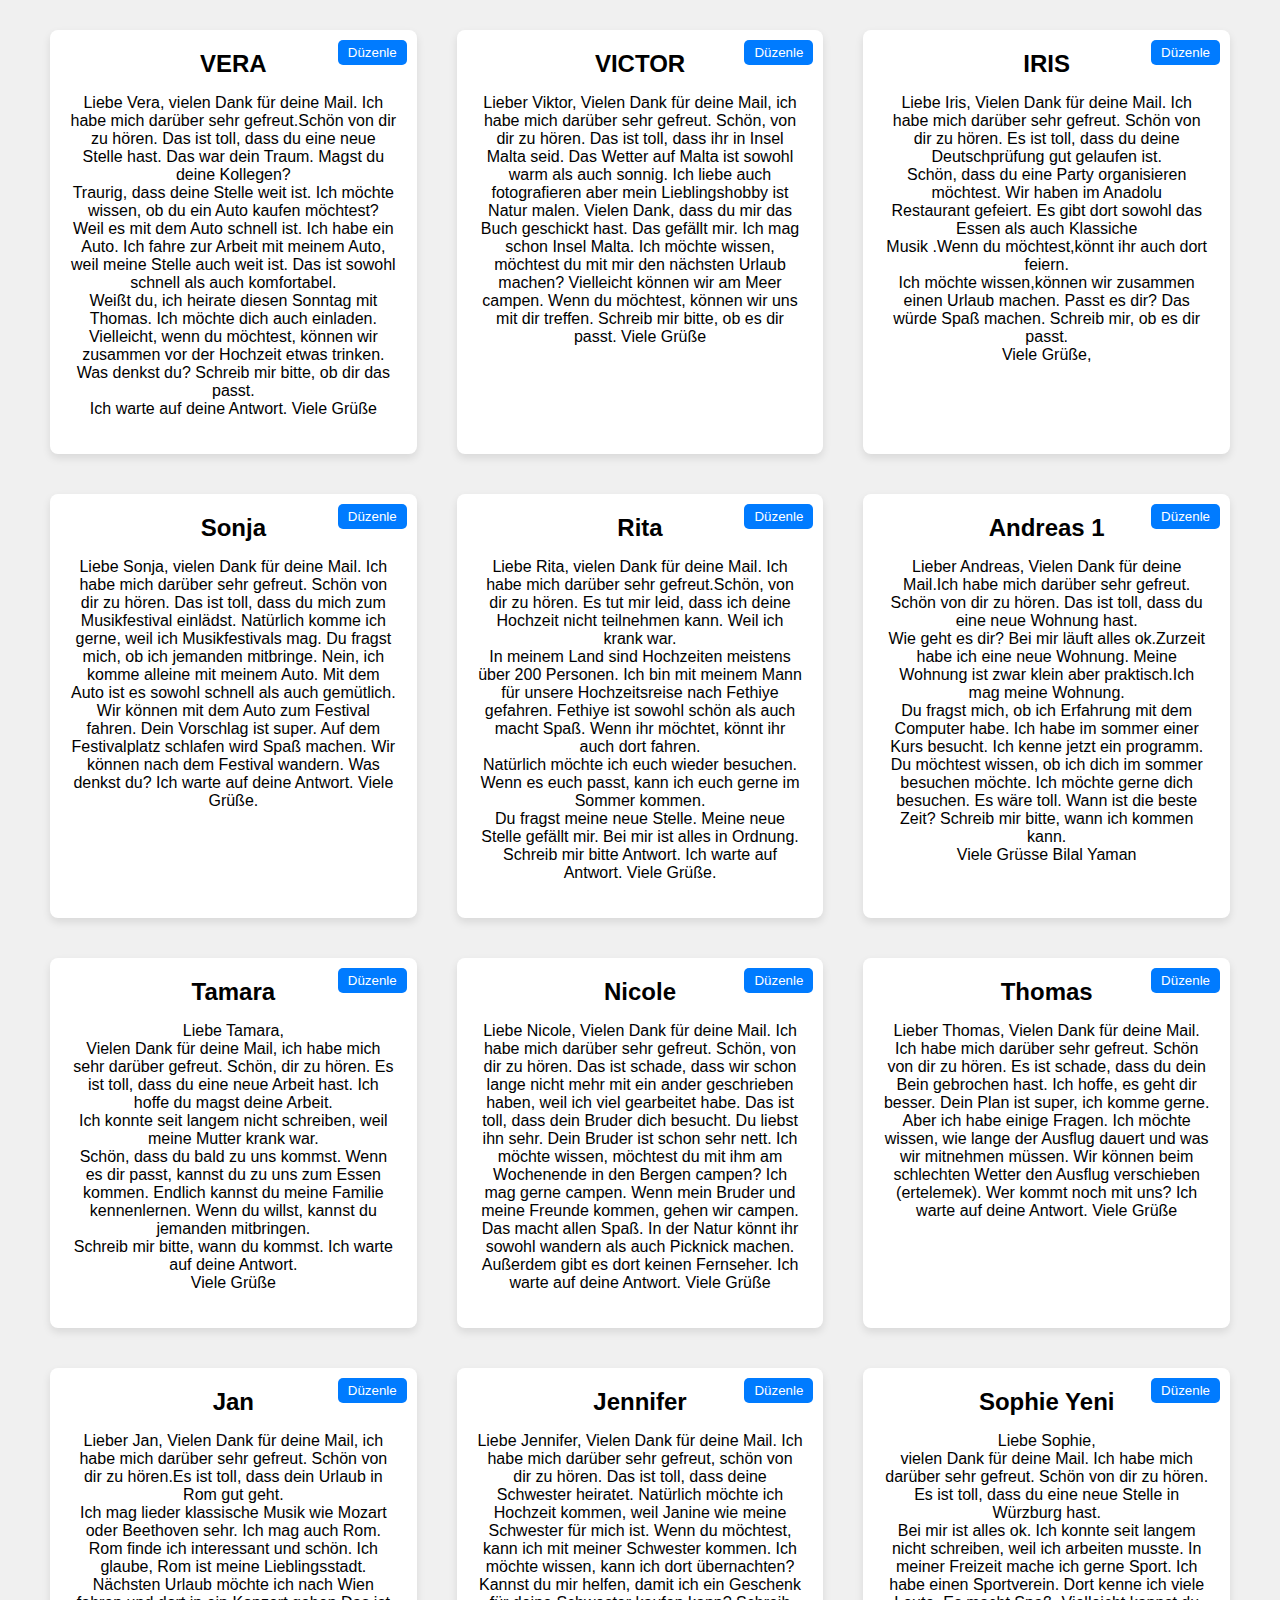
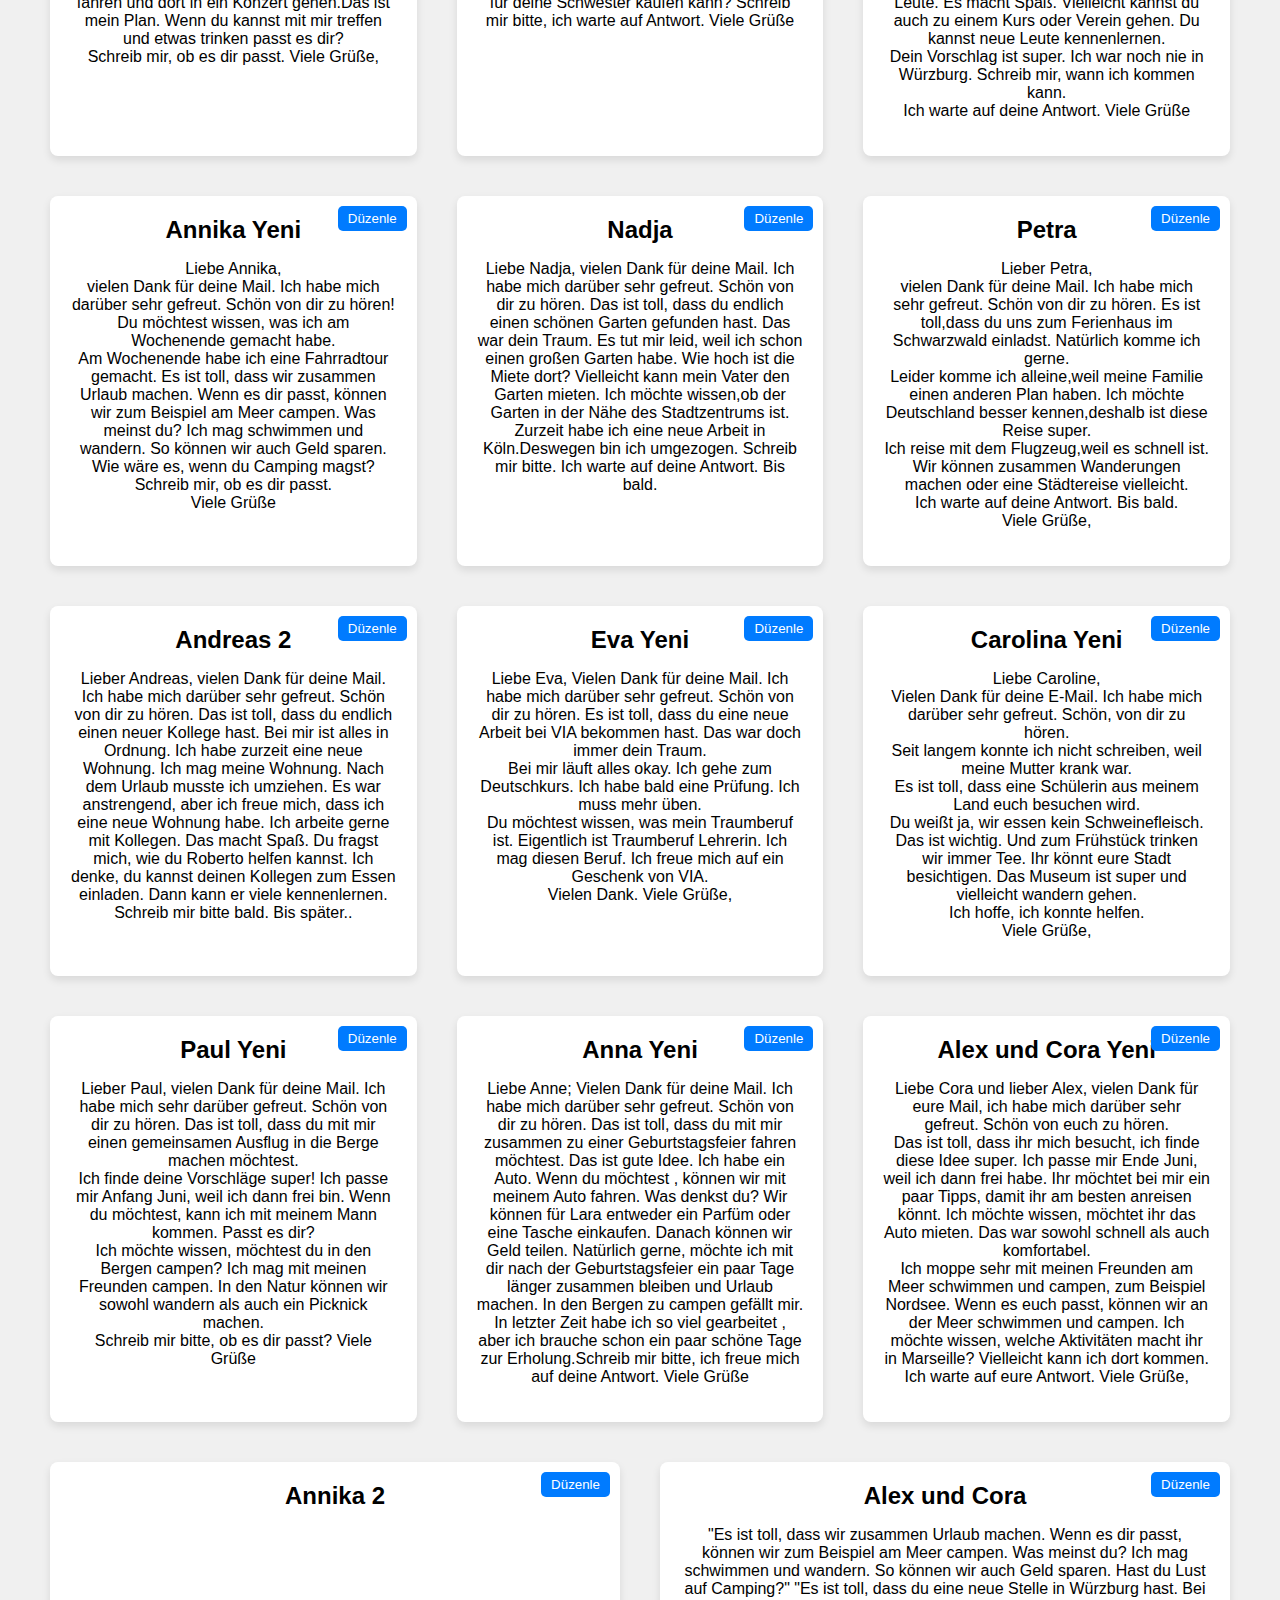
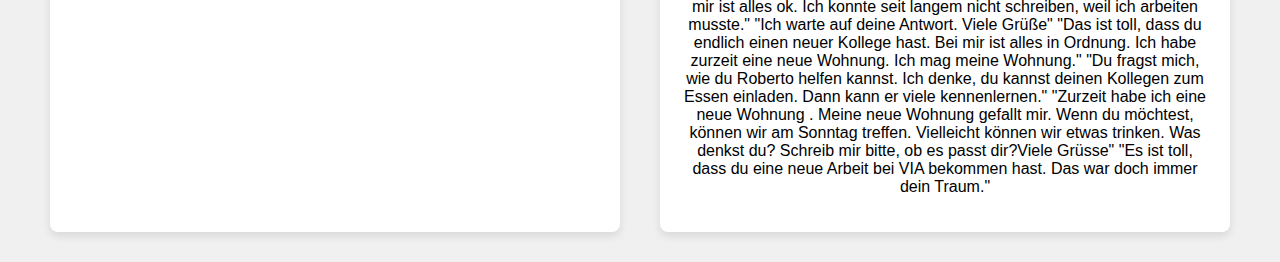
==== commit b7c652cb: "Update index.html" ====
--- a/index.html
+++ b/index.html
@@ -58,18 +58,13 @@
         <button class="cancel-btn" onclick="cancelChanges(this)">İptal</button>
         <h2>IRIS</h2>
         <p class="card-content">
-          Liebe Iris, Vielen Dank für deine Mail. Ich habe mich darüber sehr
-          gefreut. Schön von dir zu hören. Es ist toll, dass du die
-          Deutschprüfung bestanden hast.
-          <br />
-          Schön, dass du eine Party organisieren möchtest. Wir haben im X...
-          Restaurant gefeiert. Es gibt dort sowohl das Essen als auch Klassiche
-          Musik .
-          <br />
-          Weißt du, wir können zusammen einen Urlaub machen. Passt es dir? Das
-          würde Spaß machen. Schreib mir, ob es dir passt.
-          <br />
-          Viele Grüße,
+          Liebe Iris, Vielen Dank für deine Mail. Ich habe mich darüber sehr gefreut. 
+          Schön von dir zu hören. Es ist toll, dass du deine Deutschprüfung gut gelaufen ist.<br>          
+          Schön, dass du eine Party organisieren möchtest. Wir haben im Anadolu<br>          
+          Restaurant gefeiert. Es gibt dort sowohl das Essen als auch Klassiche<br>          
+          Musik .Wenn du möchtest,könnt ihr auch dort feiern.<br>          
+          Ich möchte wissen,können wir zusammen einen Urlaub machen. Passt es dir? 
+          Das würde Spaß machen. Schreib mir, ob es dir passt.<br>          Viele Grüße,
         </p>
       </div>
       <div class="card" onclick="openDetail('sonja.html')">
